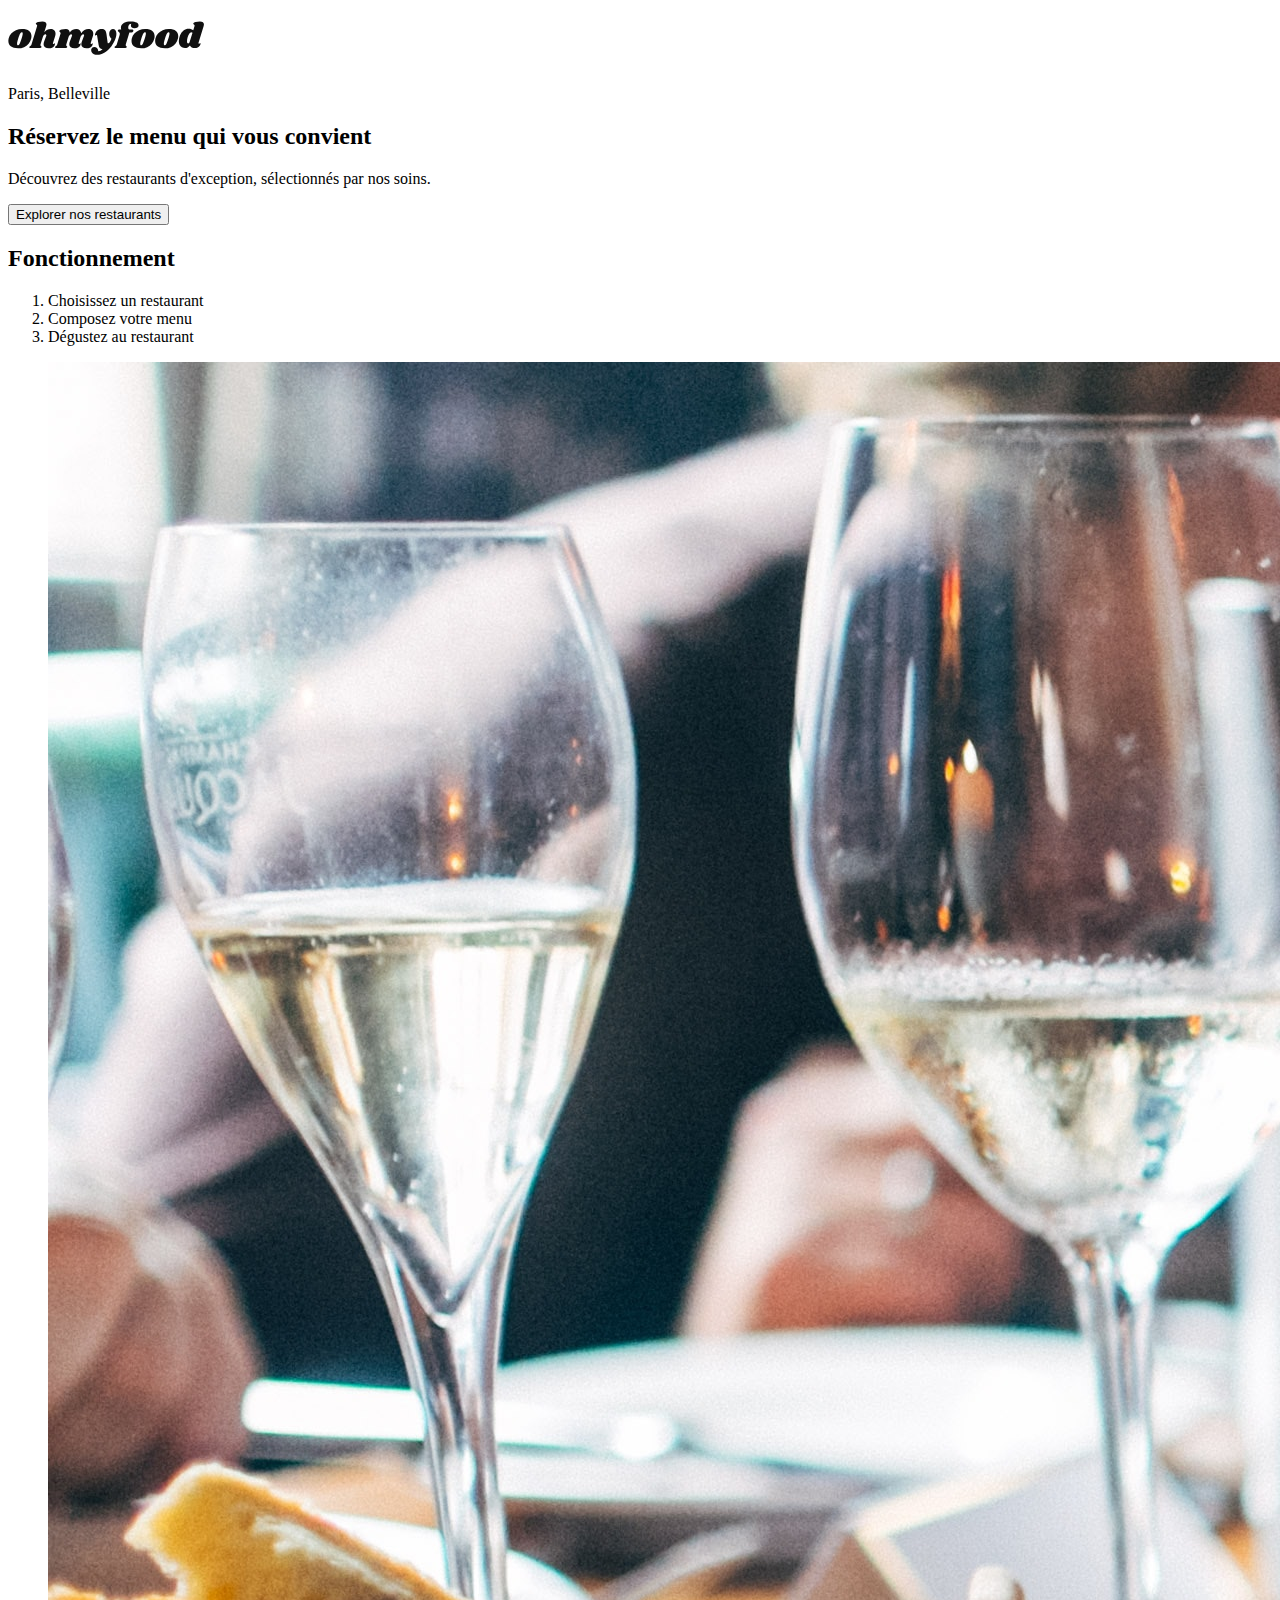
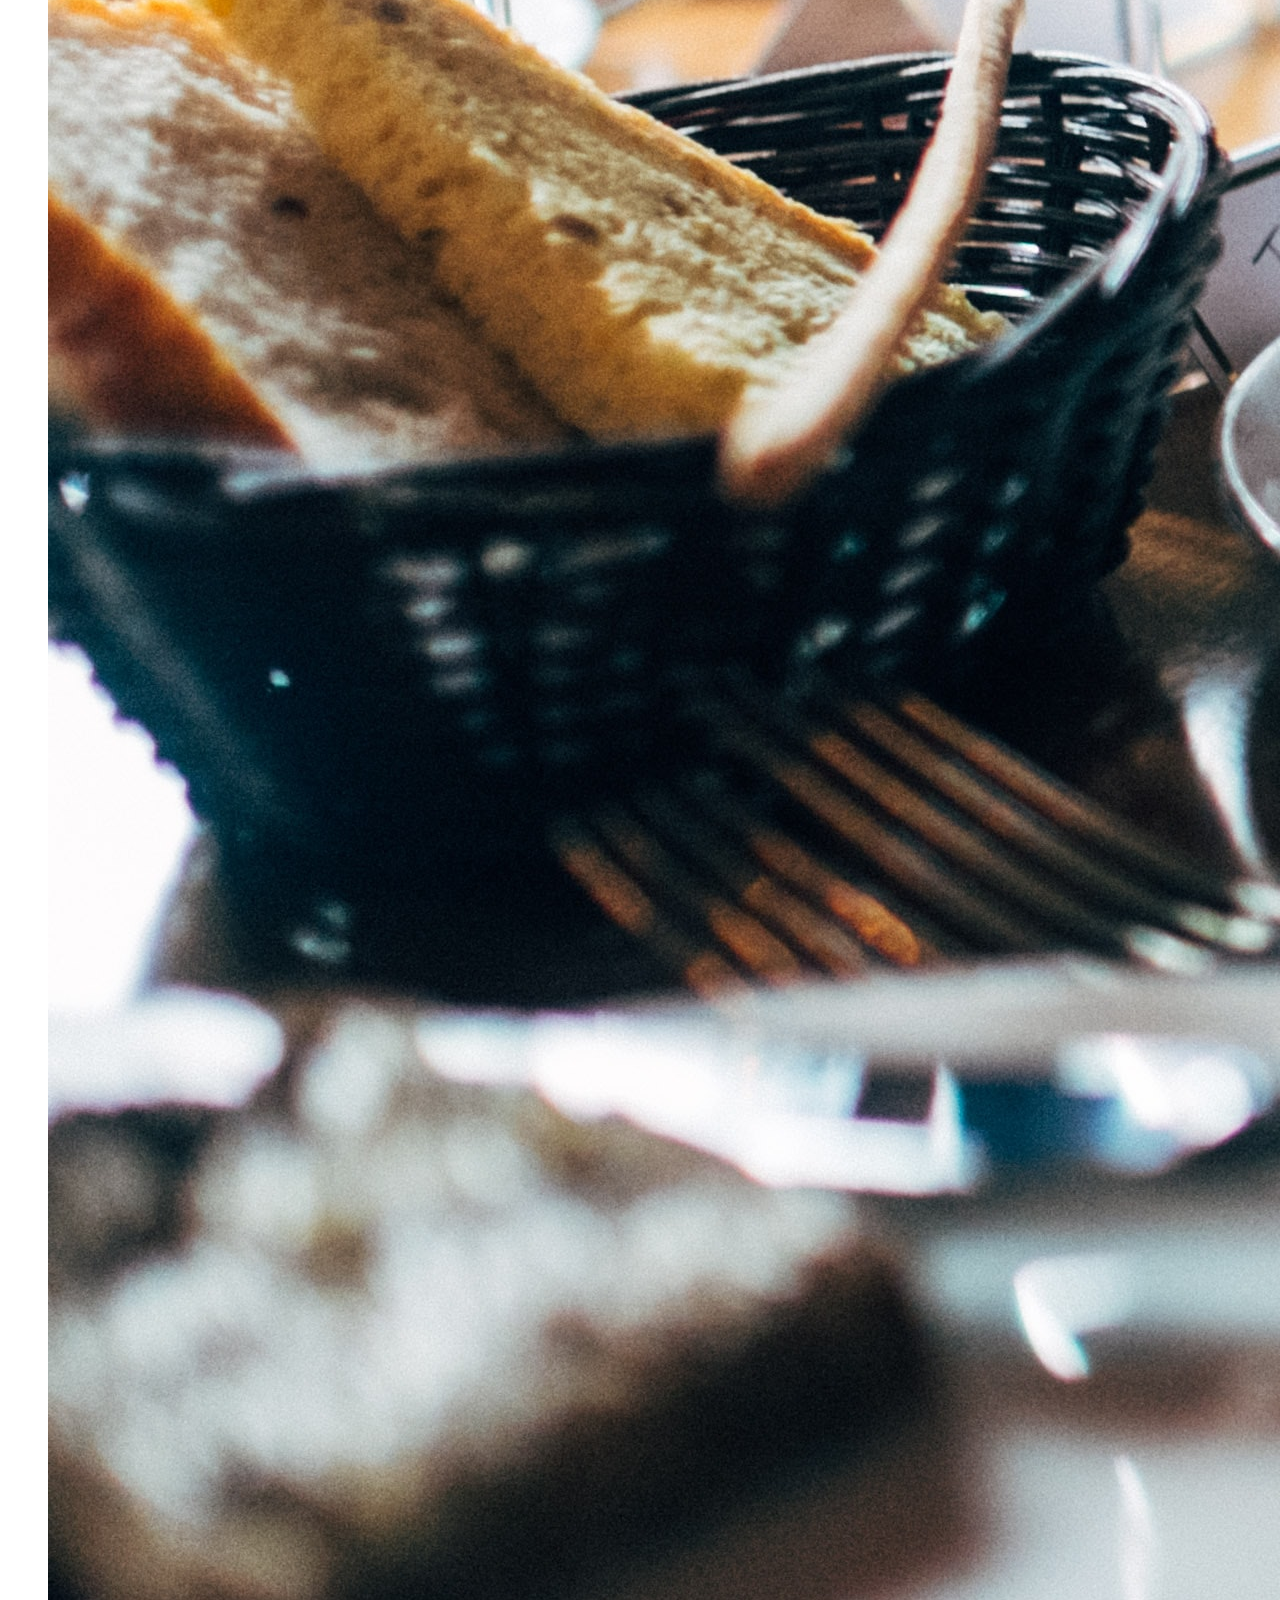
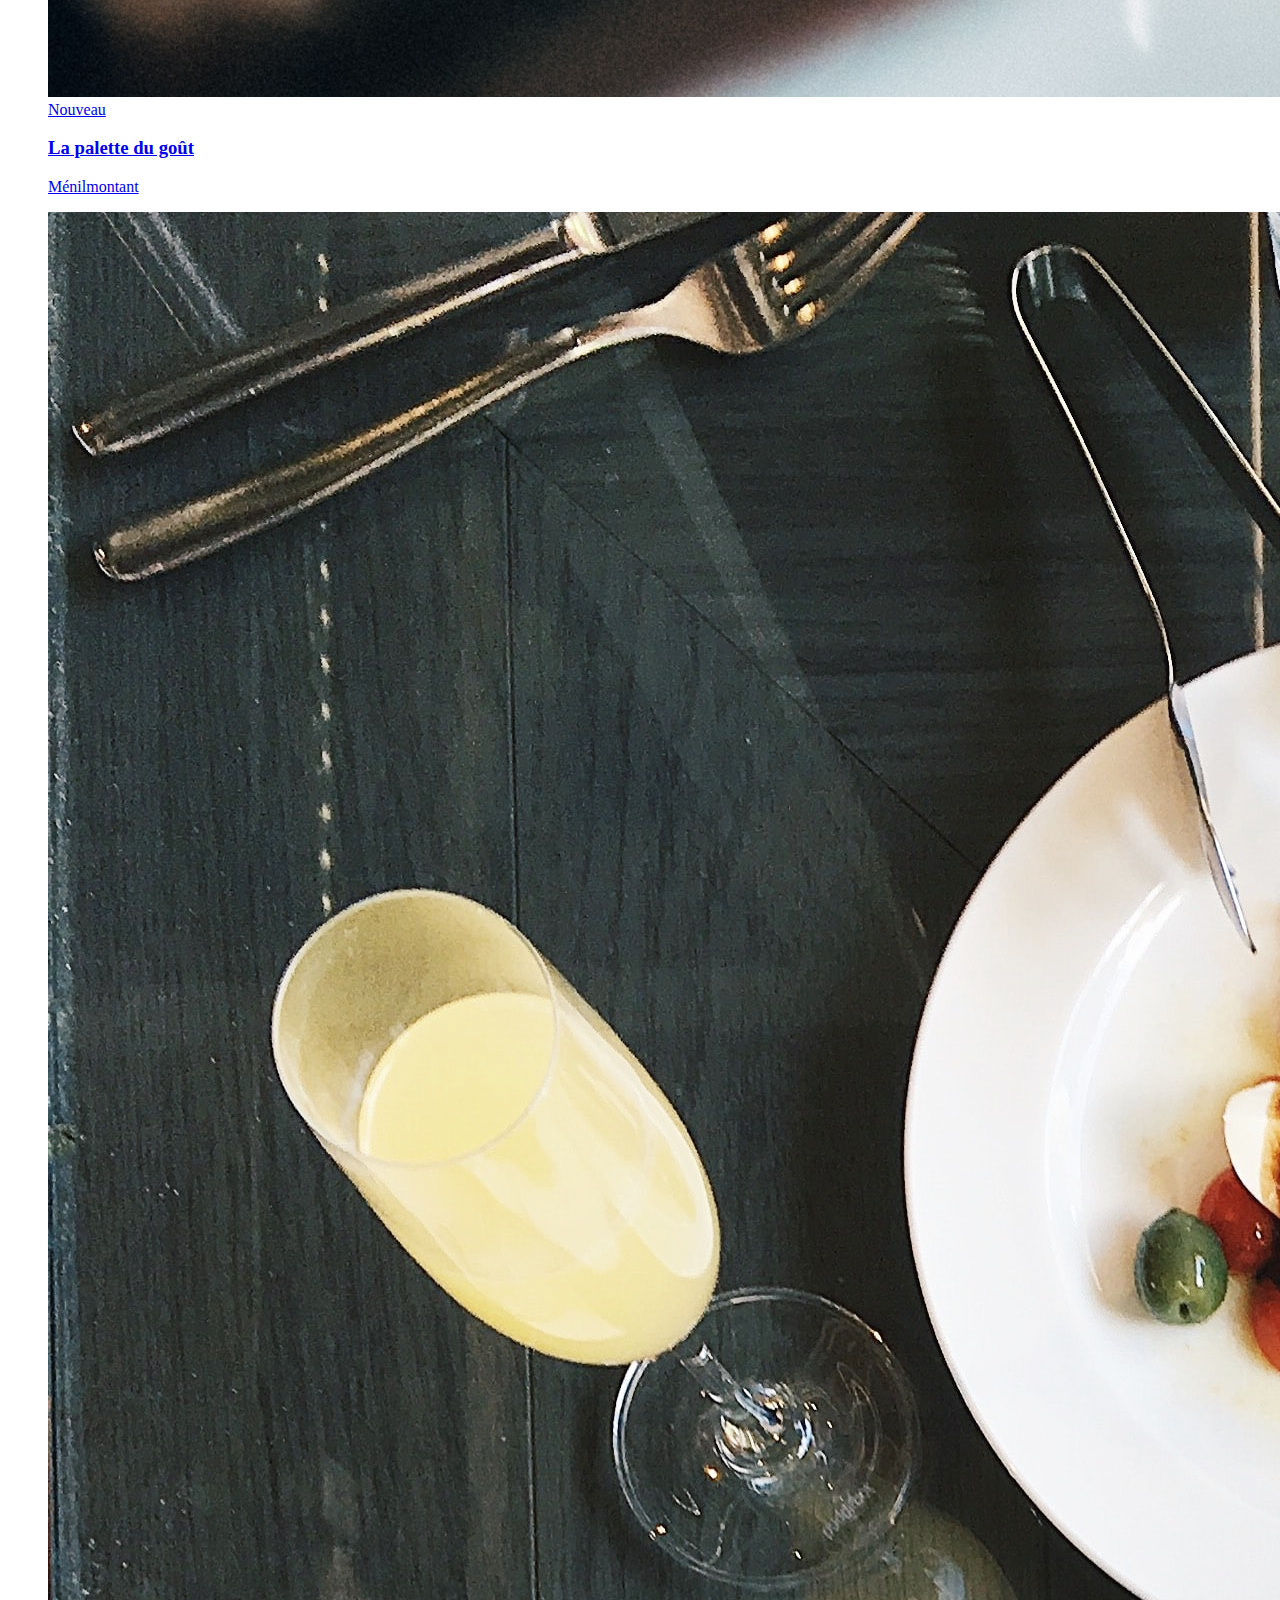
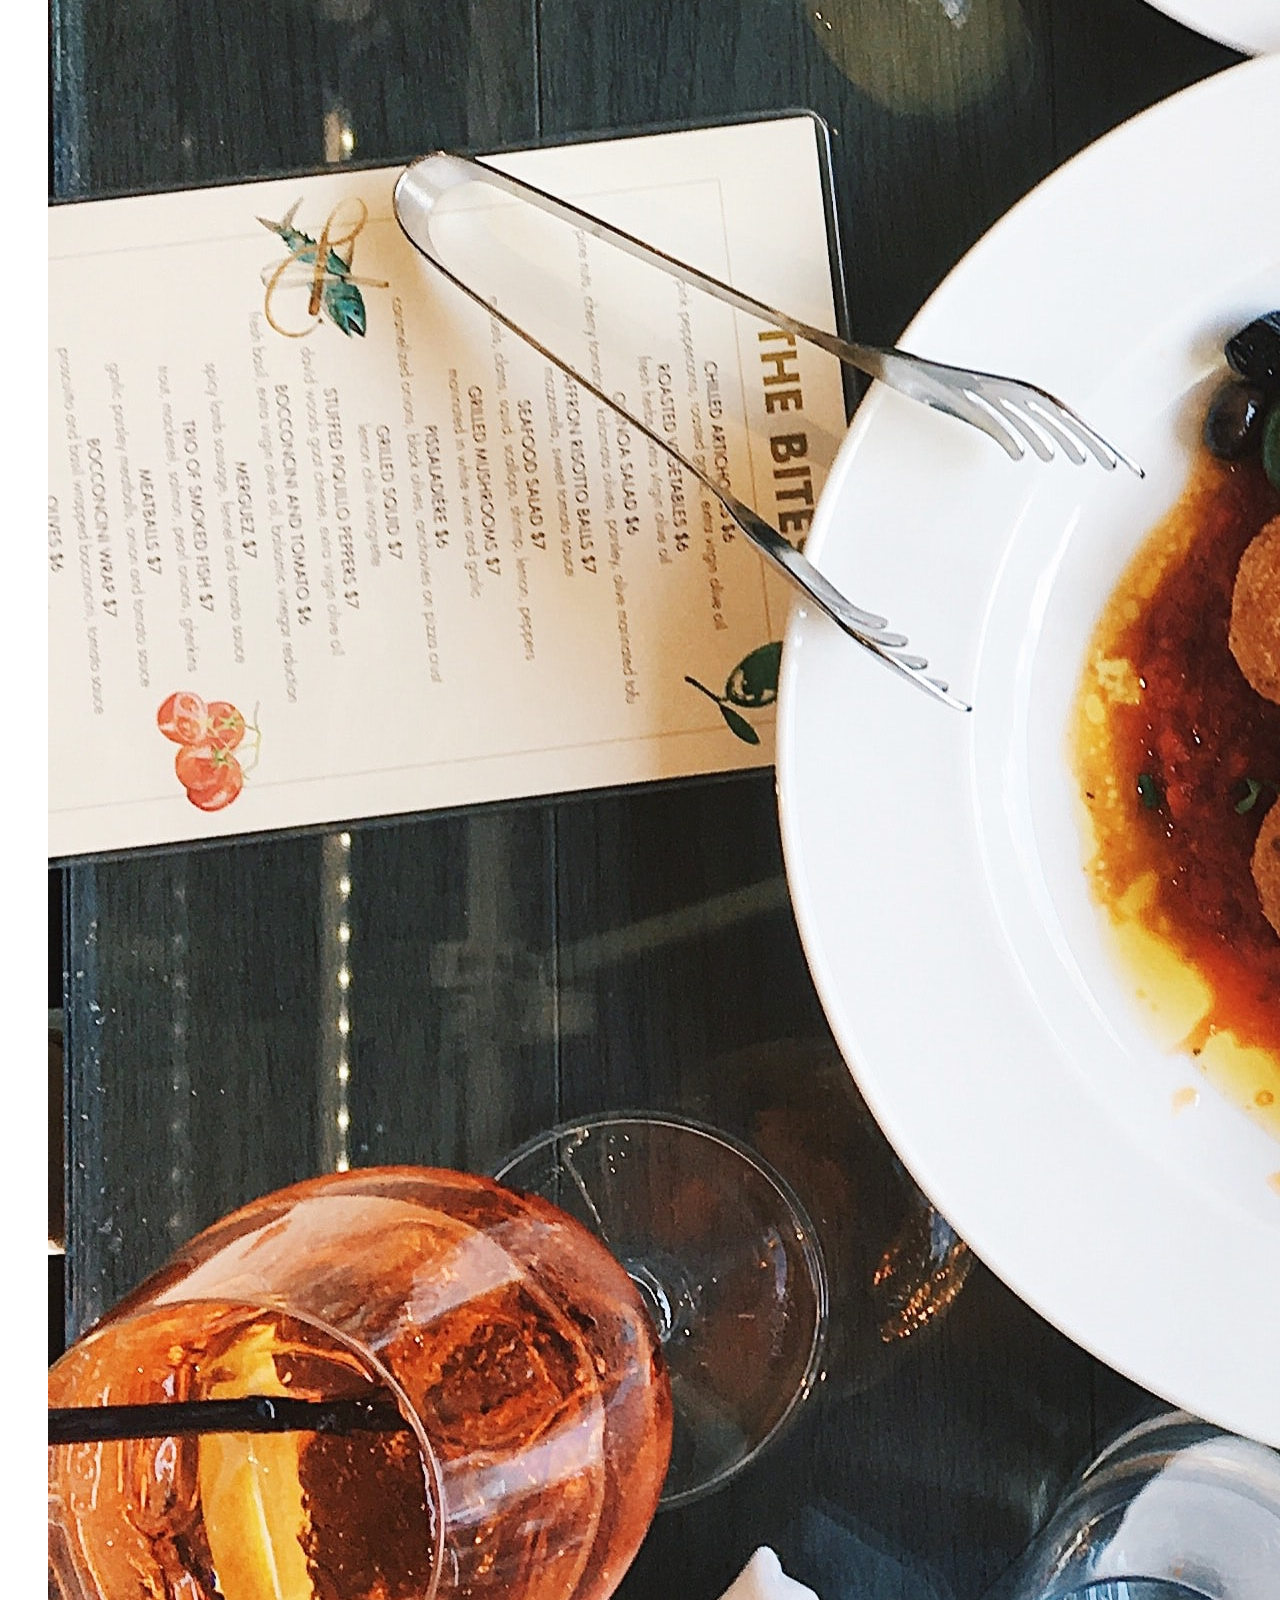
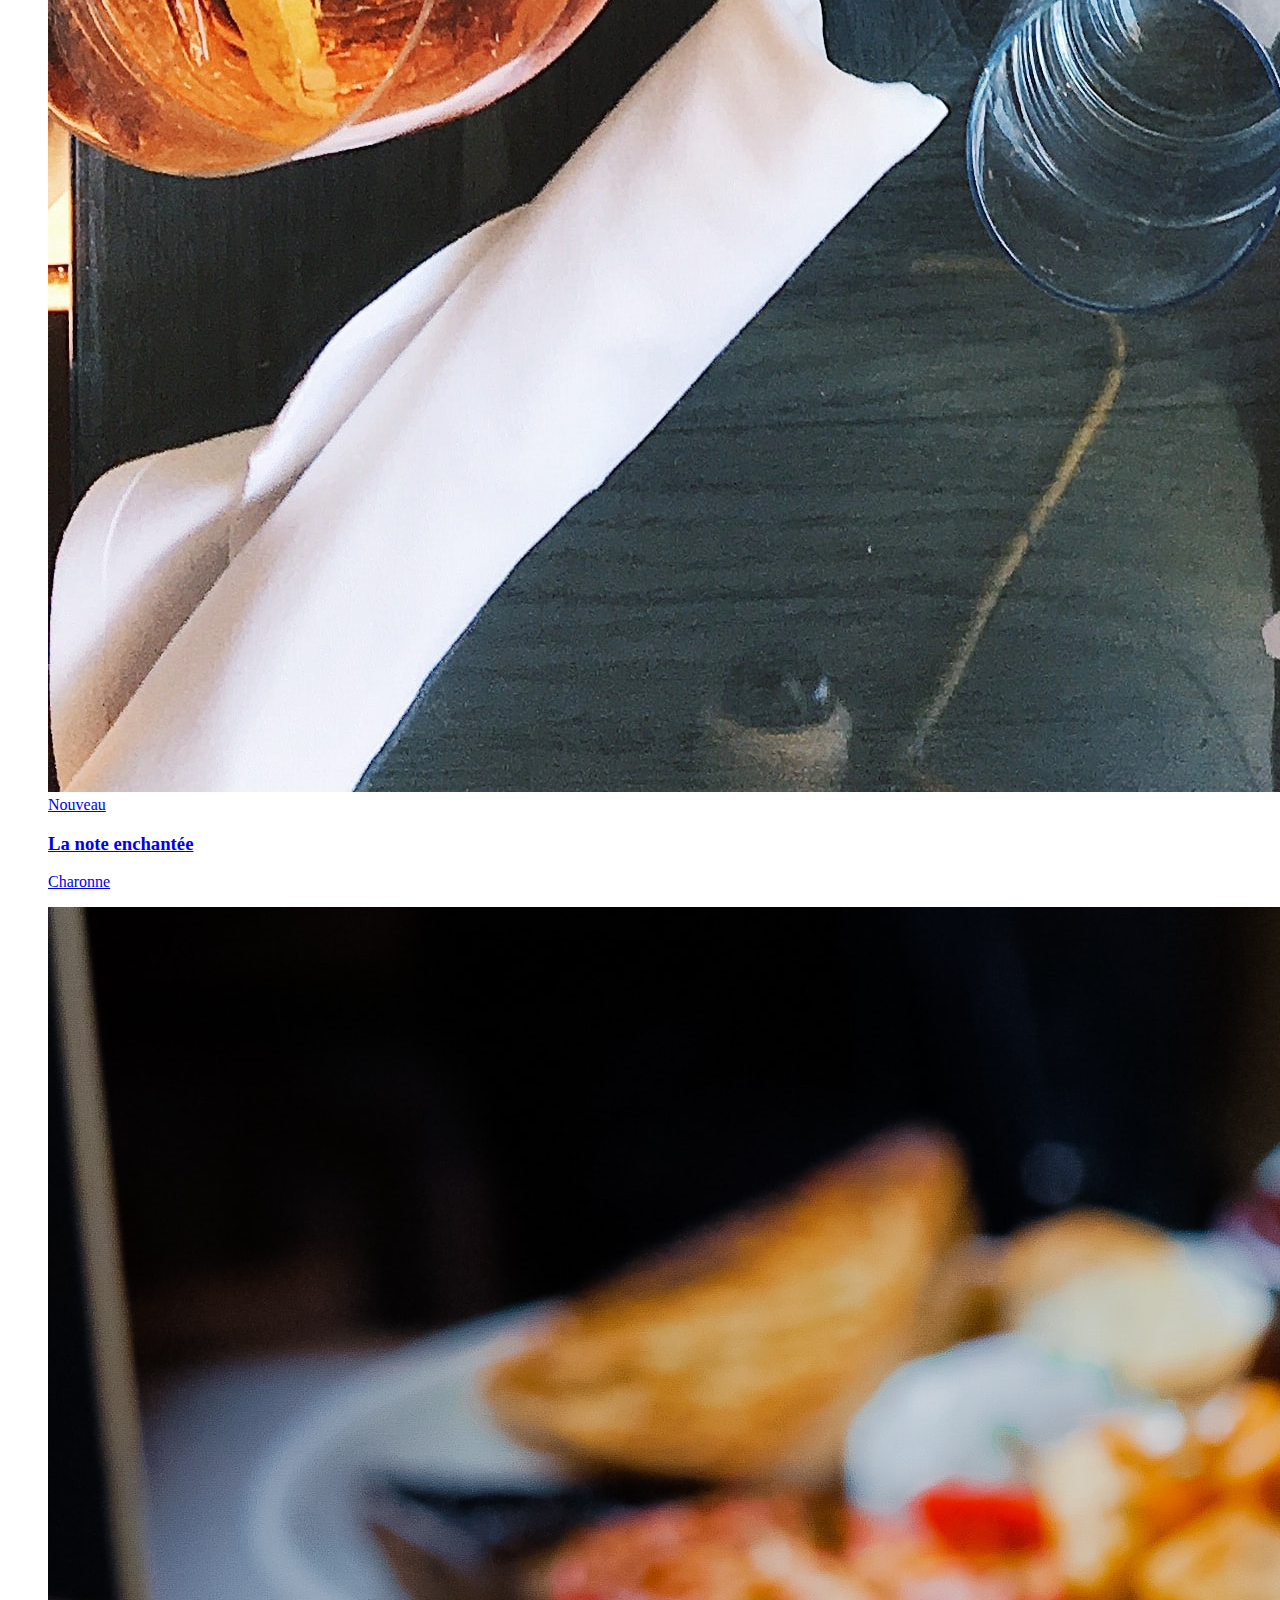
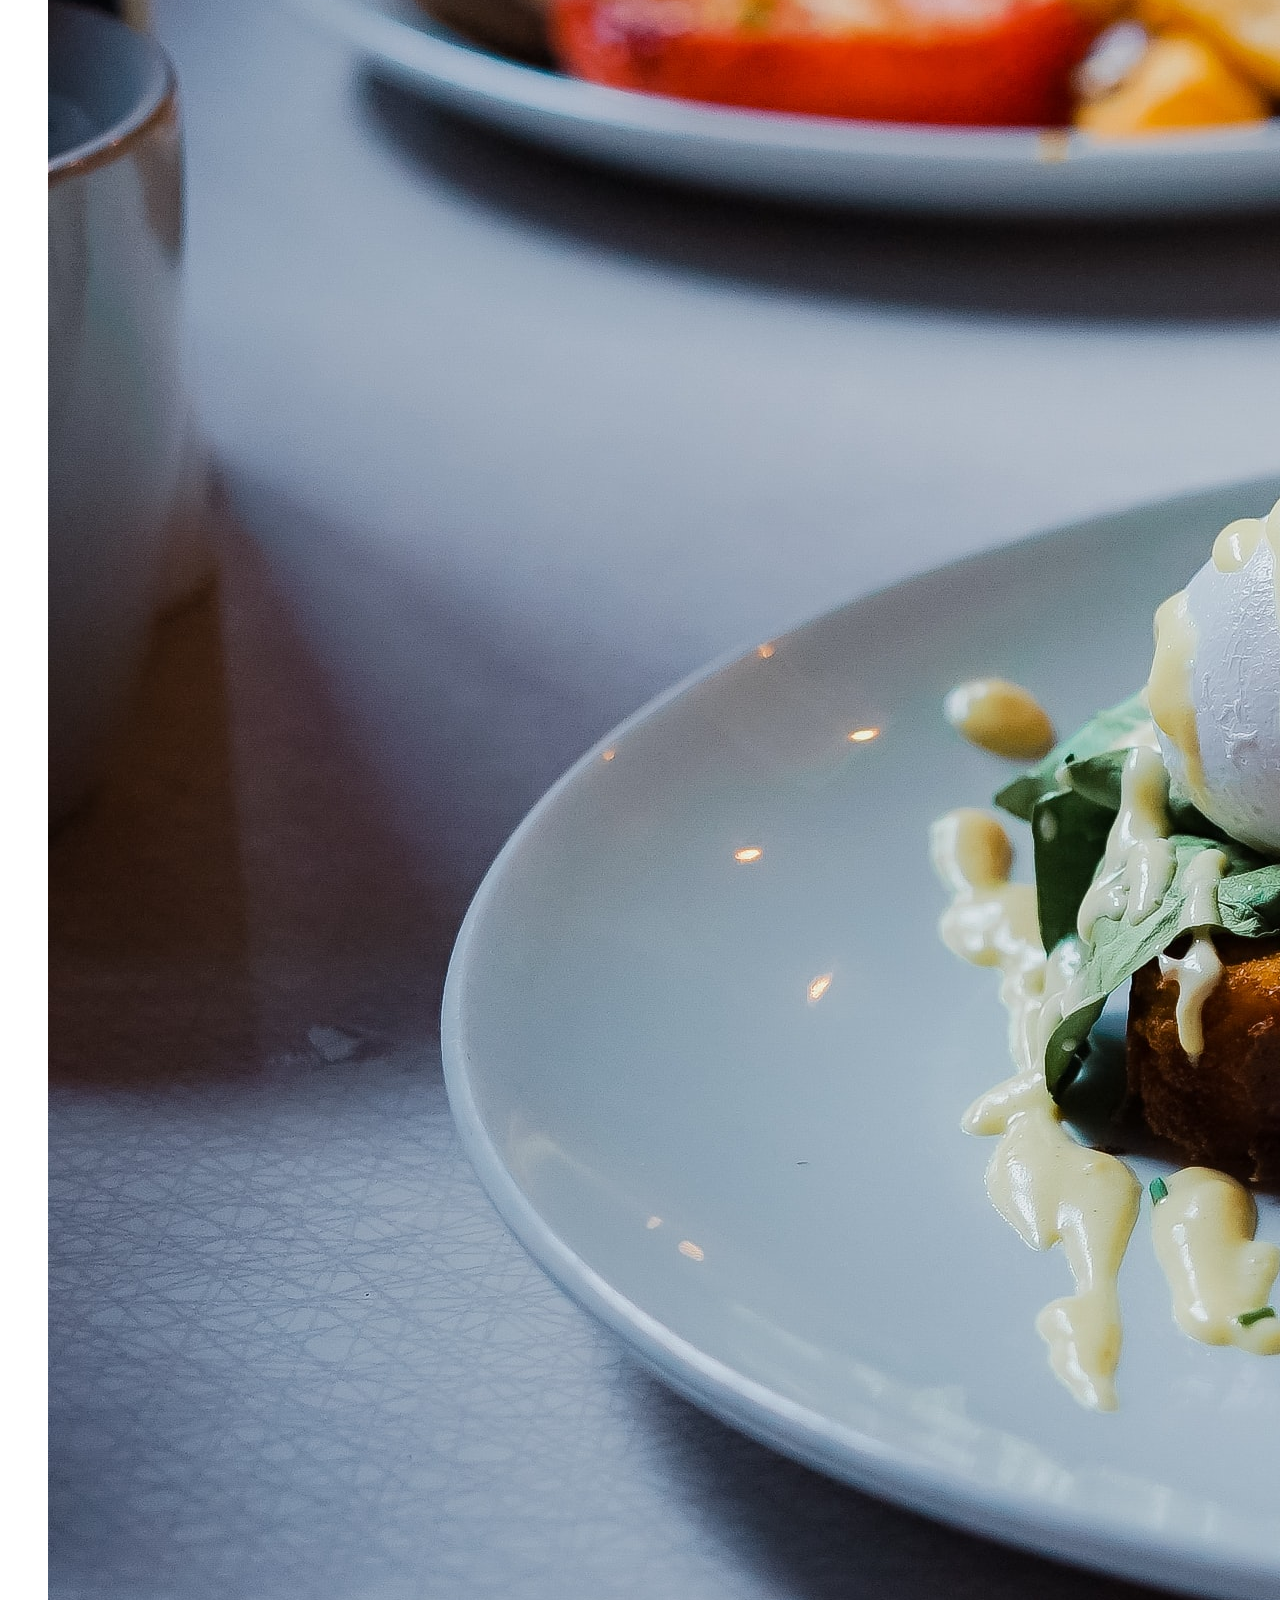
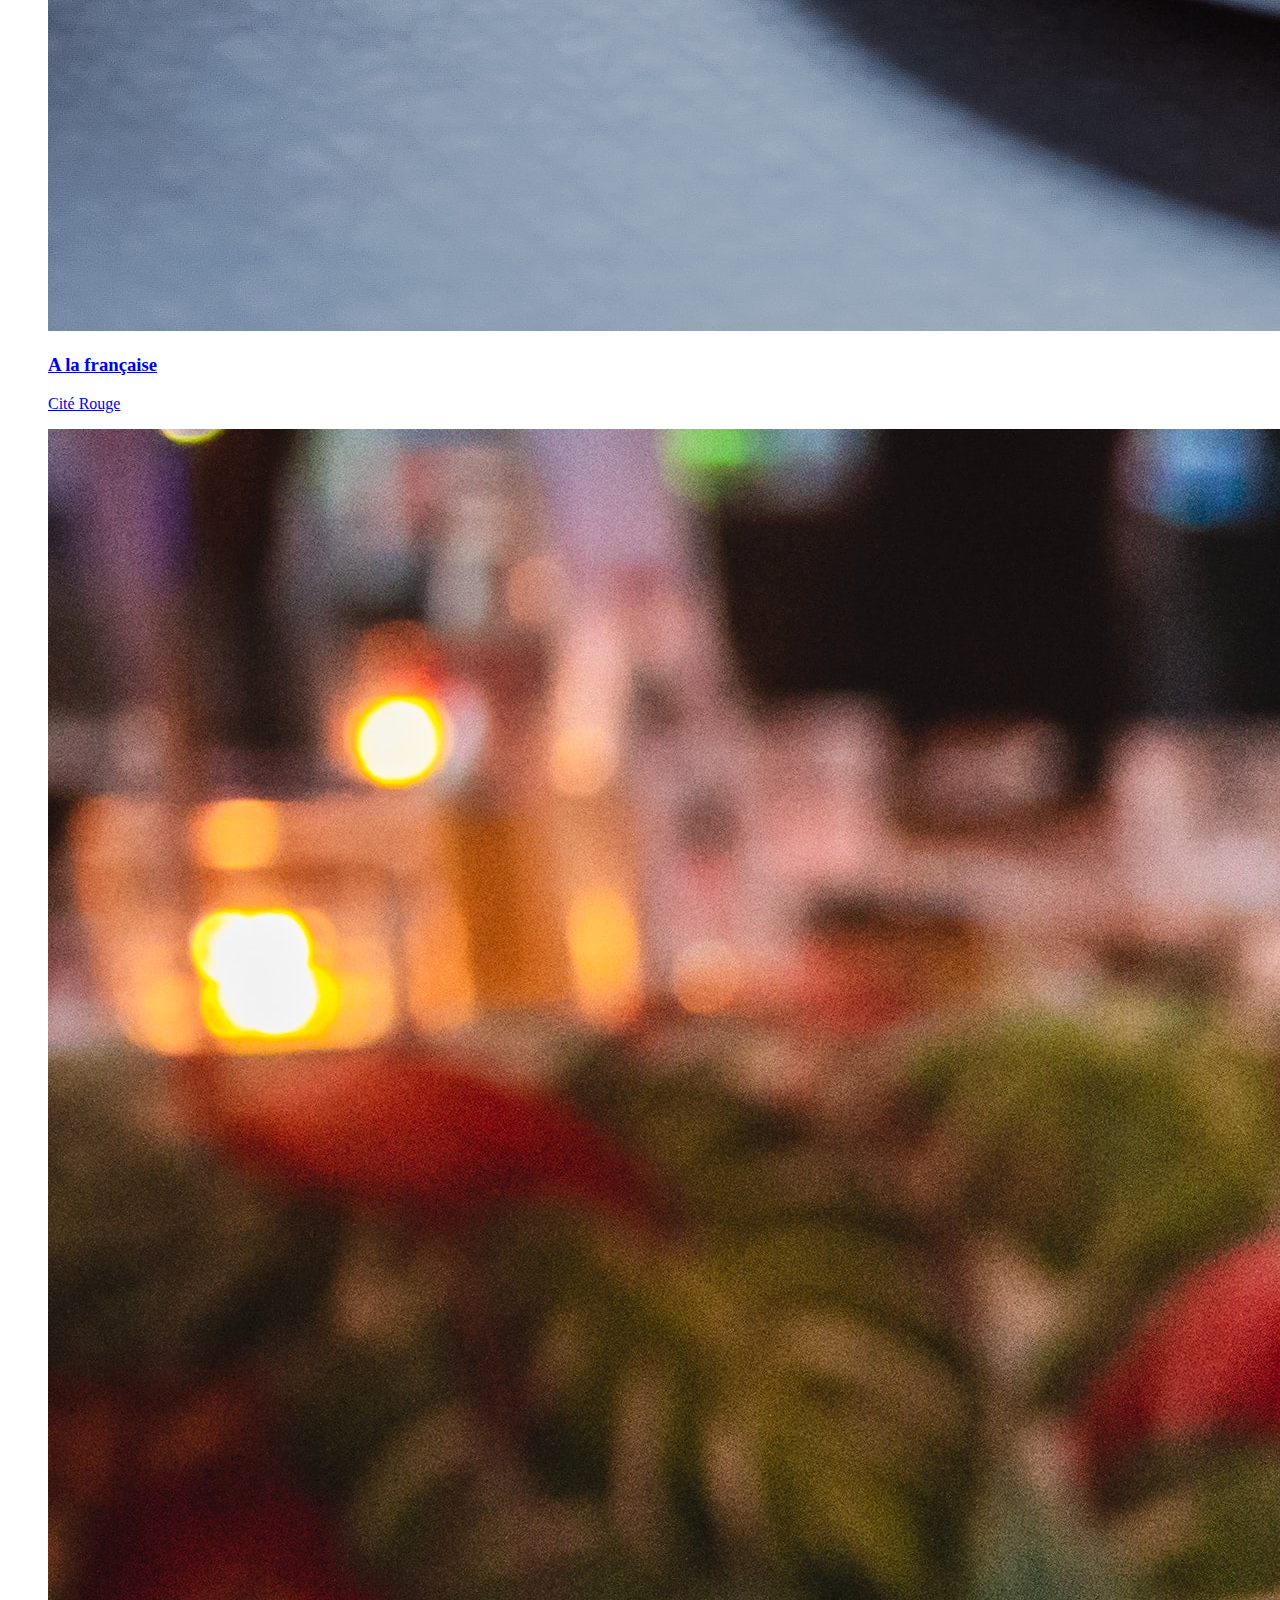
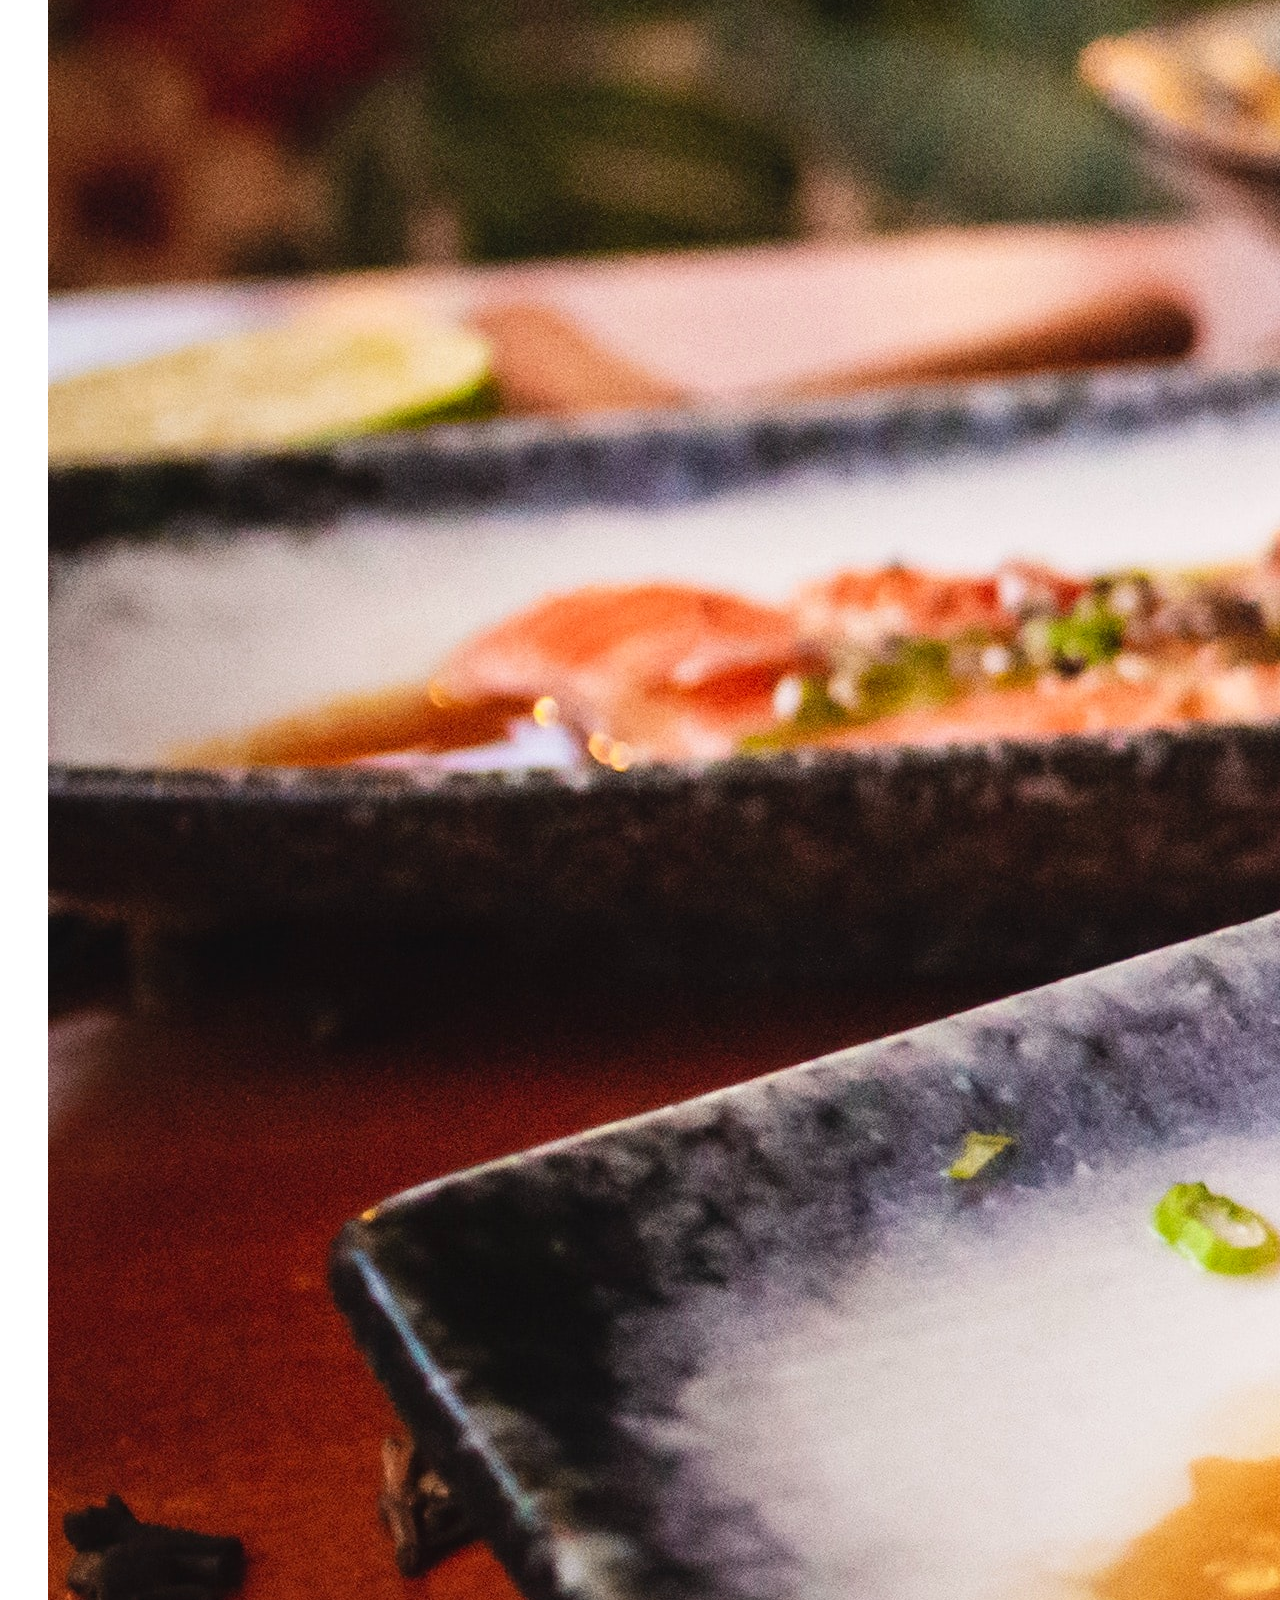
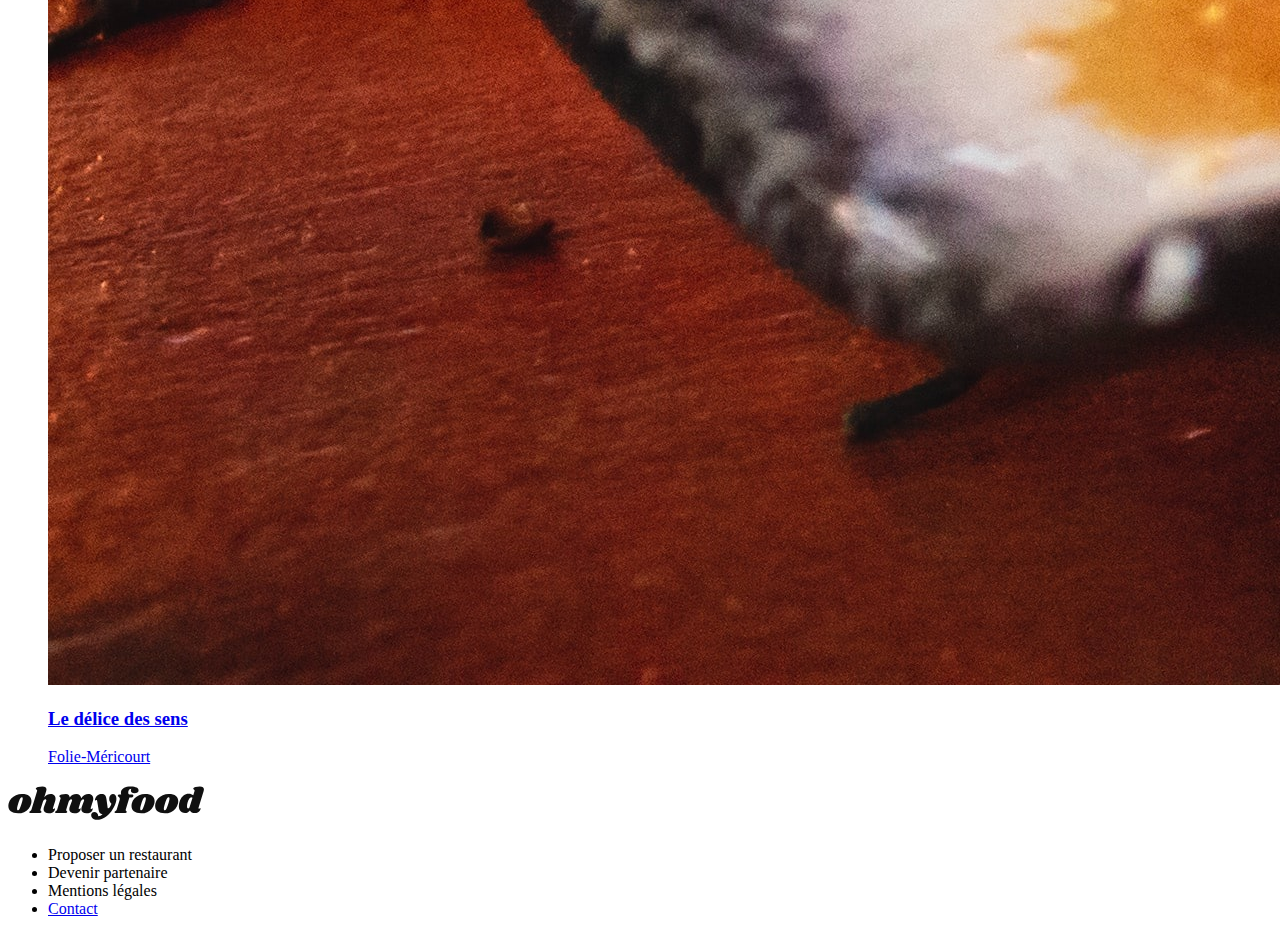
==== index.html @ 6f297dfc "Add HTML files - Index + menus" ====
<!DOCTYPE html>
<html lang="fr">
<head>
    <meta charset="UTF-8">
    <meta http-equiv="X-UA-Compatible" content="IE=edge">
    <meta name="viewport" content="width=device-width, initial-scale=1.0">
    <title>OhMyFood - Openclassrooms</title>
</head>
<body>
    
    <!-- HEADER -->
    <header>
        <h1><img src="Assets/images/logo/ohmyfood@2x.svg" alt="Ohmyfood logo"></h1>
    </header>

    <!-- MAIN -->
    <main>
        <aside id="localisation">
            <p>Paris, Belleville</p>
        </aside>
        
        <section>
            <h2>Réservez le menu qui vous convient</h2>
            <p>Découvrez des restaurants d'exception, sélectionnés par nos soins.</p>
            <button>Explorer nos restaurants</button>
        </section>

        <section>
            <h2>Fonctionnement</h2>
            <ol>
                <li>Choisissez un restaurant</li>
                <li>Composez votre menu</li>
                <li>Dégustez au restaurant</li>
            </ol>
        </section>

        <article>
            <a href="menu-1.html">
                <figure>
                    <img src="Assets/images/restaurants/jay-wennington-N_Y88TWmGwA-unsplash.jpg" alt="">
                        <div class="badgeNew">Nouveau</div>
                    </img>
                    <figcaption>
                        <h3>La palette du goût</h3>
                        <p>Ménilmontant</p>
                    </figcaption>
                </figure>
            </a>
            <a href="menu-2.html">
                <figure>
                    <img src="Assets/images/restaurants/stil-u2Lp8tXIcjw-unsplash.jpg" alt="">
                        <div class="badgeNew">Nouveau</div>
                    </img>
                    <figcaption>
                        <h3>La note enchantée</h3>
                        <p>Charonne</p>
                    </figcaption>
                </figure>
            </a>
            <a href="menu-3.html">
                <figure>
                    <img src="Assets/images/restaurants/toa-heftiba-DQKerTsQwi0-unsplash.jpg" alt=""></img>
                    <figcaption>
                        <h3>A la française</h3>
                        <p>Cité Rouge</p>
                    </figcaption>
                </figure>
            </a>
            <a href="menu-4.html">
                <figure>
                    <img src="Assets/images/restaurants/louis-hansel-shotsoflouis-qNBGVyOCY8Q-unsplash.jpg" alt=""></img>
                    <figcaption>
                        <h3>Le délice des sens</h3>
                        <p>Folie-Méricourt</p>
                    </figcaption>
                </figure>
            </a>
        </article>
    </main>

    <!-- FOOTER -->
    <footer>
        <h2><img src="Assets/images/logo/ohmyfood@2x.svg" alt=""></h2>
        <nav>
            <ul>
                <li>Proposer un restaurant</li>
                <li>Devenir partenaire</li>
                <li>Mentions légales</li>
                <li><a href="mailto:contact@ohmyfood.com">Contact</a></li>
            </ul>
        </nav>
    </footer>

</body>
</html>
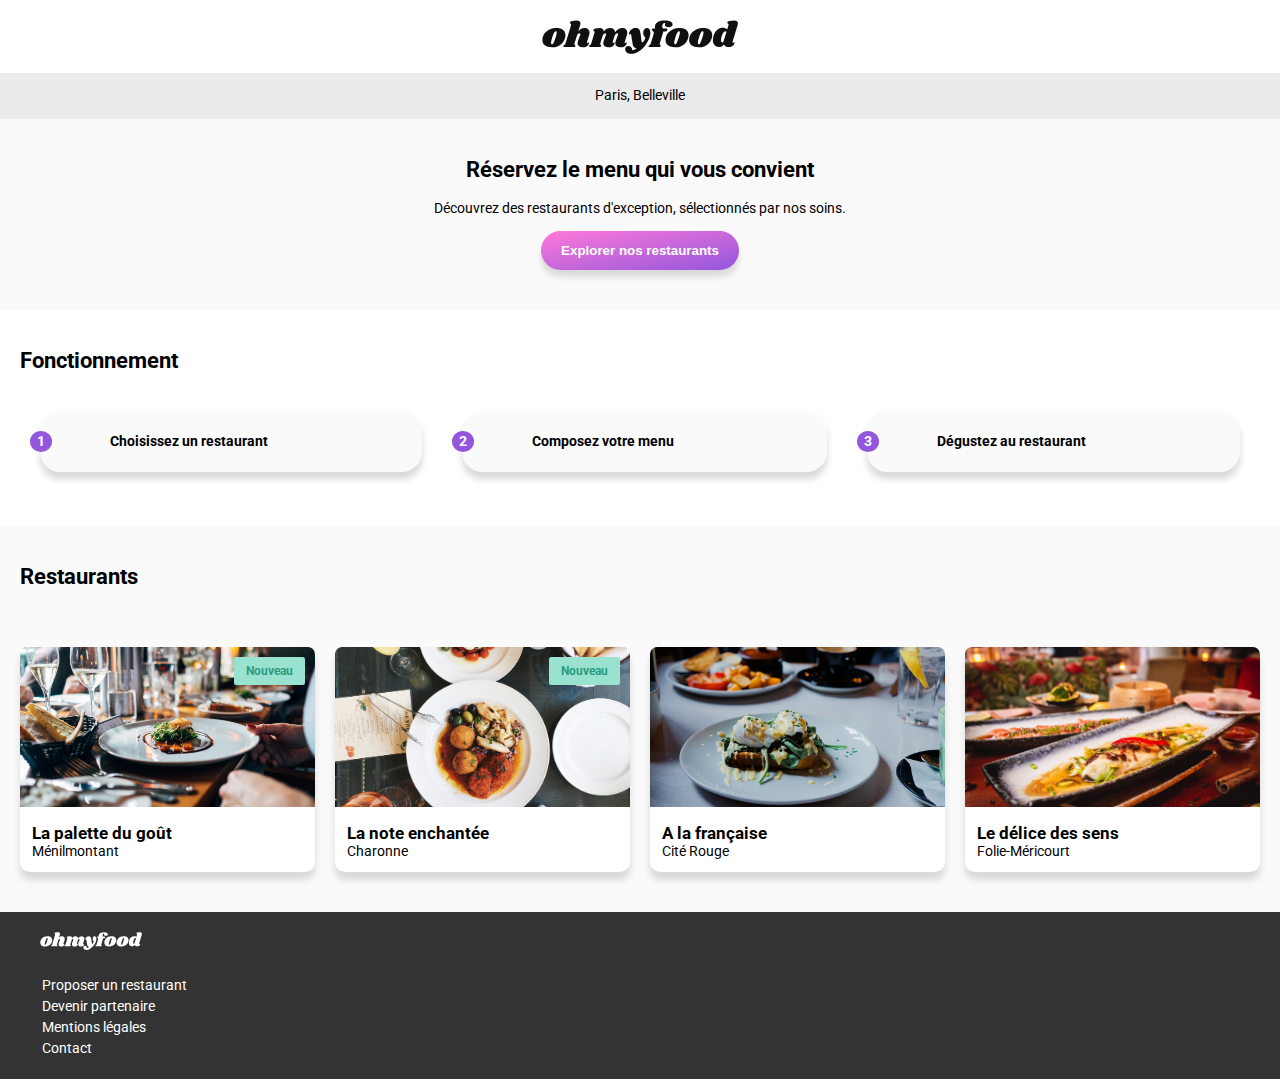
==== commit 9a873b03: "Add heart-icon and check-button animations" ====
--- a/index.html
+++ b/index.html
@@ -5,88 +5,117 @@
     <meta http-equiv="X-UA-Compatible" content="IE=edge">
     <meta name="viewport" content="width=device-width, initial-scale=1.0">
     <title>OhMyFood - Openclassrooms</title>
+    <link rel="stylesheet" href="Assets/fonts/FontAwesome/css/all.min.css">
+    <link rel="stylesheet" href="Assets/css/style.css">
 </head>
 <body>
     
     <!-- HEADER -->
-    <header>
-        <h1><img src="Assets/images/logo/ohmyfood@2x.svg" alt="Ohmyfood logo"></h1>
+    <header class="header">
+        <h1 class="header__title"><img class="header__img" src="Assets/images/logo/ohmyfood@2x.svg" alt="Ohmyfood logo"></h1>
     </header>
 
     <!-- MAIN -->
-    <main>
-        <aside id="localisation">
-            <p>Paris, Belleville</p>
+    <main class="main-index">
+        <aside id="location" class="location">
+            <p class="location__txt"><i class="fas fa-map-marker-alt"></i> Paris, Belleville</p>
         </aside>
         
-        <section>
-            <h2>Réservez le menu qui vous convient</h2>
-            <p>Découvrez des restaurants d'exception, sélectionnés par nos soins.</p>
-            <button>Explorer nos restaurants</button>
+        <section class="overview">
+            <h2 class="overview__title">Réservez le menu qui vous convient</h2>
+            <p class="overview__txt">Découvrez des restaurants d'exception, sélectionnés par nos soins.</p>
+            <button class="overview__button">Explorer nos restaurants</button>
         </section>
 
-        <section>
-            <h2>Fonctionnement</h2>
-            <ol>
-                <li>Choisissez un restaurant</li>
-                <li>Composez votre menu</li>
-                <li>Dégustez au restaurant</li>
-            </ol>
+        <section class="function">
+            <h2 class="function__title">Fonctionnement</h2>
+            <ul >
+                <li class="function__item function-item">
+                    <span class="function-item__label">1</span>
+                    <i class="function-item__icon fas fa-mobile-alt"></i>
+                    <span>Choisissez un restaurant</span>
+                </li>
+                <li class="function__item function-item">
+                    <span class="function-item__label">2</span> 
+                    <i class="function-item__icon fas fa-list"></i>
+                    <span>Composez votre menu</span>
+                </li>
+                <li class="function__item function-item function-item--hover">
+                    <span class="function-item__label">3</span>
+                    <i class="function-item__icon fas fa-store"></i>
+                    <span>Dégustez au restaurant</span>
+                </li>
+            </ul>
         </section>
 
-        <article>
-            <a href="menu-1.html">
-                <figure>
-                    <img src="Assets/images/restaurants/jay-wennington-N_Y88TWmGwA-unsplash.jpg" alt="">
-                        <div class="badgeNew">Nouveau</div>
-                    </img>
-                    <figcaption>
-                        <h3>La palette du goût</h3>
-                        <p>Ménilmontant</p>
-                    </figcaption>
-                </figure>
-            </a>
-            <a href="menu-2.html">
-                <figure>
-                    <img src="Assets/images/restaurants/stil-u2Lp8tXIcjw-unsplash.jpg" alt="">
-                        <div class="badgeNew">Nouveau</div>
-                    </img>
-                    <figcaption>
-                        <h3>La note enchantée</h3>
-                        <p>Charonne</p>
-                    </figcaption>
-                </figure>
-            </a>
-            <a href="menu-3.html">
-                <figure>
-                    <img src="Assets/images/restaurants/toa-heftiba-DQKerTsQwi0-unsplash.jpg" alt=""></img>
-                    <figcaption>
-                        <h3>A la française</h3>
-                        <p>Cité Rouge</p>
-                    </figcaption>
-                </figure>
-            </a>
-            <a href="menu-4.html">
-                <figure>
-                    <img src="Assets/images/restaurants/louis-hansel-shotsoflouis-qNBGVyOCY8Q-unsplash.jpg" alt=""></img>
-                    <figcaption>
-                        <h3>Le délice des sens</h3>
-                        <p>Folie-Méricourt</p>
-                    </figcaption>
-                </figure>
-            </a>
+        <article class="cards">
+            <h2>Restaurants</h2>
+            <figure class="cards__item card">
+                <a href="menu-1.html" class="card__body">
+                    <img class="card__img" src="Assets/images/restaurants/jay-wennington-N_Y88TWmGwA-unsplash.jpg" alt=""></img>
+                    <span class="card__badge-new">Nouveau</span>
+                </a>
+                <figcaption class="card__caption">
+                    <h3>La palette du goût</h3>
+                    <p>Ménilmontant</p>
+                    <div class="card__heart">
+                        <i class="far fa-heart card__heart--regular"></i>
+                        <i class="fas fa-heart card__heart--solid"></i>
+                    </div>
+                </figcaption>
+            </figure>
+            <figure class="cards__item card">
+                <a class="card__body" href="menu-2.html">
+                    <img class="card__img" src="Assets/images/restaurants/stil-u2Lp8tXIcjw-unsplash.jpg" alt=""></img>
+                    <span class="card__badge-new">Nouveau</span>
+                </a>
+                <figcaption class="card__caption">
+                    <h3>La note enchantée</h3>
+                    <p>Charonne</p>
+                    <div class="card__heart">
+                        <i class="far fa-heart card__heart--regular"></i>
+                        <i class="fas fa-heart card__heart--solid"></i>
+                    </div>
+                </figcaption>
+            </figure>
+            <figure class="cards__item card">
+                <a class="card__body" href="menu-3.html">
+                    <img class="card__img" src="Assets/images/restaurants/toa-heftiba-DQKerTsQwi0-unsplash.jpg" alt=""></img>
+                </a>
+                <figcaption class="card__caption">
+                    <h3>A la française</h3>
+                    <p>Cité Rouge</p>
+                    <div class="card__heart">
+                        <i class="far fa-heart card__heart--regular"></i>
+                        <i class="fas fa-heart card__heart--solid"></i>
+                    </div>
+                </figcaption>
+            </figure>
+            <figure class="cards__item card">
+                <a class="card__body" href="menu-4.html">
+                    <img class="card__img" src="Assets/images/restaurants/louis-hansel-shotsoflouis-qNBGVyOCY8Q-unsplash.jpg" alt=""></img>
+                </a>
+                <figcaption class="card__caption">
+                    <h3>Le délice des sens</h3>
+                    <p>Folie-Méricourt</p>
+                    <div class="card__heart">
+                        <i class="far fa-heart card__heart--regular"></i>
+                        <i class="fas fa-heart card__heart--solid"></i>
+                    </div>
+                </figcaption>
+            </figure>
         </article>
     </main>
 
     <!-- FOOTER -->
-    <footer>
-        <h2><img src="Assets/images/logo/ohmyfood@2x.svg" alt=""></h2>
-        <nav>
+    <footer class="footer">
+        <nav class="footer__nav">
             <ul>
-                <li>Proposer un restaurant</li>
-                <li>Devenir partenaire</li>
+                <li class="footer__logo"></li>
+                <li><i class="fas fa-utensils"></i> Proposer un restaurant</li>
+                <li><i class="fas fa-hands-helping"></i> Devenir partenaire</li>
                 <li>Mentions légales</li>
-                <li><a href="mailto:contact@ohmyfood.com">Contact</a></li>
+                <li><a class="footer__contact" href="mailto:contact@ohmyfood.com">Contact</a></li>
             </ul>
         </nav>
     </footer>
--- a/Assets/css/style.css
+++ b/Assets/css/style.css
@@ -0,0 +1,370 @@
+@import url("https://fonts.googleapis.com/css2?family=Roboto&family=Shrikhand&display=swap");
+.overview__button, .command__button {
+  color: white;
+  font-weight: bold;
+  background-image: linear-gradient(to bottom right, #FF79DA, #9356DC);
+  border: none;
+  border-radius: 1.5rem;
+  padding: 12px 20px;
+  margin-bottom: 20px;
+  cursor: pointer;
+  box-shadow: 0 0.5em 0.5em 0 #d9d9d9;
+  transition: all 200ms;
+}
+.overview__button:hover, .command__button:hover {
+  transform: scale(1.04);
+  background-image: linear-gradient(to bottom right, #ff8de0, #9e67e0);
+  box-shadow: 0 0.6em 0.6em 0 #d9d9d9;
+}
+.overview__button:active, .command__button:active {
+  transform: scale(1);
+}
+
+body {
+  margin: 0;
+  font-family: "Roboto";
+  font-size: 0.9rem;
+}
+
+.function-item {
+  flex-grow: 1;
+  font-size: 0.9rem;
+  font-weight: bold;
+  background-color: #fafafa;
+  margin: 20px;
+  padding: 20px;
+  padding-left: 0;
+  border-radius: 1.4em;
+  display: grid;
+  grid-template-columns: 35px 35px 1fr;
+  justify-items: start;
+  align-items: center;
+  cursor: pointer;
+  box-shadow: 0 0.5em 0.5em 0 #d9d9d9;
+}
+.function-item:hover {
+  background-color: #f2eafb;
+}
+.function-item:hover .function-item__icon {
+  color: #9356DC;
+}
+.function-item__label {
+  color: white;
+  background-color: #9356DC;
+  border-radius: 50%;
+  padding: 2px 7px;
+  position: relative;
+  right: 10px;
+}
+.function-item__icon {
+  color: gray;
+}
+
+.card {
+  margin: 20px 0;
+  background-color: white;
+  border-radius: 0.7em;
+  box-shadow: 0 0.5em 0.5em 0 #d9d9d9;
+}
+.card__body {
+  position: relative;
+  display: block;
+}
+.card__img {
+  width: 100%;
+  height: 160px;
+  -o-object-fit: cover;
+     object-fit: cover;
+  border-radius: 0.5em 0.5em 0 0;
+}
+.card__badge-new {
+  background-color: #99E2D0;
+  color: #2c9c81;
+  border-radius: 0.2em;
+  padding: 7px 12px;
+  font-size: 0.8em;
+  font-weight: bold;
+  position: absolute;
+  right: 10px;
+  top: 10px;
+}
+.card__caption {
+  display: grid;
+  grid-template-columns: 1fr 30px;
+  grid-template-areas: "captionTitle captionFav" "captionTxt captionFav";
+  justify-items: stretch;
+  align-items: center;
+  padding: 12px;
+}
+.card__caption h3 {
+  grid-area: captionTitle;
+  margin: 0;
+}
+.card__caption p {
+  grid-area: captionTxt;
+  margin: 0;
+}
+.card__heart {
+  grid-area: captionFav;
+  cursor: pointer;
+  position: relative;
+  width: 20px;
+  font-size: 1.4em;
+}
+.card__heart--regular {
+  color: #b3b3b3;
+  opacity: 1;
+  transition: opacity 500ms ease-in-out;
+}
+.card__heart--solid {
+  position: absolute;
+  right: 0;
+  bottom: 0;
+  left: 0;
+  top: 0;
+  height: 100%;
+  width: 100%;
+  color: #FF79DA;
+  opacity: 0;
+  transform: scale(0);
+  transition: opacity 400ms ease-in-out, transform 400ms ease-in-out;
+}
+.card__heart:hover > .card__heart--solid {
+  opacity: 1;
+  transform: scale(1);
+}
+.card__heart:hover > .card__heart--regular {
+  opacity: 0;
+}
+
+.menu-item {
+  background-color: white;
+  border-radius: 0.8em;
+  margin: 20px 0;
+  display: grid;
+  grid-template-columns: 4fr -webkit-min-content 60px;
+  grid-template-columns: 4fr min-content 60px;
+  grid-template-areas: "itemTitle . itemValid" "itemDescription itemPrice itemValid";
+  align-items: stretch;
+  place-content: center;
+  cursor: pointer;
+  max-width: 400px;
+  box-shadow: 0 0.5em 0.5em 0 #d9d9d9;
+}
+.menu-item__title {
+  grid-area: itemTitle;
+  margin: 0;
+  font-weight: bold;
+  font-size: 1.1em;
+  padding-top: 12px;
+  padding-left: 12px;
+  overflow: hidden;
+  text-overflow: ellipsis;
+  white-space: nowrap;
+}
+.menu-item__description {
+  grid-area: itemDescription;
+  margin: 0;
+  padding-left: 12px;
+  padding-bottom: 12px;
+  font-size: 0.9em;
+  overflow: hidden;
+  text-overflow: ellipsis;
+  white-space: nowrap;
+}
+.menu-item__price {
+  grid-area: itemPrice;
+  margin: 0;
+  padding-bottom: 12px;
+  padding-right: 12px;
+  padding-left: 7px;
+  transition: transform 1000ms cubic-bezier(0.3, -0.2, 0.33, 1.1);
+  transform: translateX(40px);
+  align-self: center;
+}
+.menu-item__button {
+  grid-area: itemValid;
+  background-color: #99E2D0;
+  color: white;
+  border-radius: 0 0.5em 0.5em 0;
+  font-size: 1.4em;
+  transform-origin: right;
+  transform: scaleX(0);
+  transition: transform 800ms cubic-bezier(0.2, 1, 0.9, 1);
+}
+.menu-item:hover > .menu-item__price {
+  transform: translateX(0);
+}
+.menu-item:hover > .menu-item__button {
+  transform: scaleX(1);
+}
+.menu-item:hover > .menu-item__button .fa-check-circle {
+  transform: rotate(0turn);
+}
+.menu-item .fa-check-circle {
+  padding: 20px;
+  transform: rotate(1turn);
+  transition: transform 300ms 500ms ease-in-out;
+}
+
+.command {
+  padding: 20px;
+  text-align: center;
+}
+.header {
+  display: grid;
+  grid-template-areas: "headerArrow headerLogo";
+  grid-template-columns: 1fr 6fr 1fr;
+  justify-items: center;
+  align-items: center;
+  box-shadow: 0 0.5em 0.5em 0 #d9d9d9;
+}
+.header__title {
+  grid-area: headerLogo;
+  margin: 0;
+  padding-top: 20px;
+  padding-bottom: 12px;
+}
+.header a {
+  color: black;
+}
+.header__arrow {
+  grid-area: headerArrow;
+  font-size: 1.2rem;
+}
+
+main {
+  display: grid;
+  grid-template-columns: 1fr;
+}
+
+.cards {
+  grid-area: cards;
+  background-color: #fafafa;
+  padding: 20px;
+  display: grid;
+  grid-template-columns: 1fr;
+}
+@media screen and (min-width: 600px) {
+  .cards {
+    grid-template-columns: repeat(2, 1fr);
+    grid-template-rows: -webkit-min-content repeat(2, 1fr);
+    grid-template-rows: min-content repeat(2, 1fr);
+    gap: 20px;
+  }
+}
+@media screen and (min-width: 992px) {
+  .cards {
+    grid-template-columns: repeat(4, 1fr);
+    grid-template-rows: -webkit-min-content 1fr;
+    grid-template-rows: min-content 1fr;
+  }
+}
+@media screen and (min-width: 600px) {
+  .cards h2 {
+    grid-column: 1/span 2;
+  }
+}
+@media screen and (min-width: 992px) {
+  .cards h2 {
+    grid-column: 1/span 4;
+  }
+}
+
+.menu {
+  background-color: #fafafa;
+}
+.menu__heading {
+  background-size: cover;
+  height: 400px;
+  display: flex;
+  justify-content: flex-end;
+  flex-direction: column;
+}
+.menu__heading--menu1 {
+  background-image: url("../images/restaurants/jay-wennington-N_Y88TWmGwA-unsplash.jpg");
+}
+.menu__heading--menu2 {
+  background-image: url("../images/restaurants/stil-u2Lp8tXIcjw-unsplash.jpg");
+}
+.menu__heading--menu3 {
+  background-image: url("../images/restaurants/toa-heftiba-DQKerTsQwi0-unsplash.jpg");
+}
+.menu__heading--menu4 {
+  background-image: url("../images/restaurants/louis-hansel-shotsoflouis-qNBGVyOCY8Q-unsplash.jpg");
+}
+.menu__title {
+  background-color: #fafafa;
+  border-radius: 1.8em 1.8em 0 0;
+  padding: 20px;
+  margin: 0;
+  display: flex;
+  justify-content: space-around;
+  align-items: center;
+  font-family: "Shrikhand";
+}
+.menu__appetizer, .menu__main-dish, .menu__dessert {
+  padding: 0 20px;
+}
+
+.footer {
+  background-color: #333333;
+  color: white;
+  padding-bottom: 20px;
+}
+.footer ul {
+  margin: 0;
+}
+.footer ul li {
+  list-style: none;
+  padding: 2px;
+}
+.footer__logo {
+  display: inline-block;
+  -webkit-mask: url("../images/logo/ohmyfood@2x.svg") no-repeat;
+          mask: url("../images/logo/ohmyfood@2x.svg") no-repeat;
+  -webkit-mask-size: 50%;
+          mask-size: 50%;
+  background-color: white;
+  width: 200px;
+  height: 15px;
+  margin: 20px 0;
+}
+.footer__contact {
+  text-decoration: none;
+  color: white;
+}
+
+.main-index {
+  grid-template-areas: "location" "overview" "function" "cards";
+}
+
+.location {
+  grid-area: location;
+  text-align: center;
+  background-color: #ebebeb;
+  padding: 0 20px;
+}
+
+.overview {
+  grid-area: overview;
+  background-color: #fafafa;
+  padding: 20px;
+  text-align: center;
+}
+.function {
+  grid-area: function;
+  padding: 20px;
+}
+.function ul {
+  padding: 0;
+  list-style: none;
+  display: flex;
+  flex-direction: column;
+}
+@media screen and (min-width: 992px) {
+  .function ul {
+    flex-direction: row;
+    justify-content: space-around;
+  }
+}/*# sourceMappingURL=style.css.map */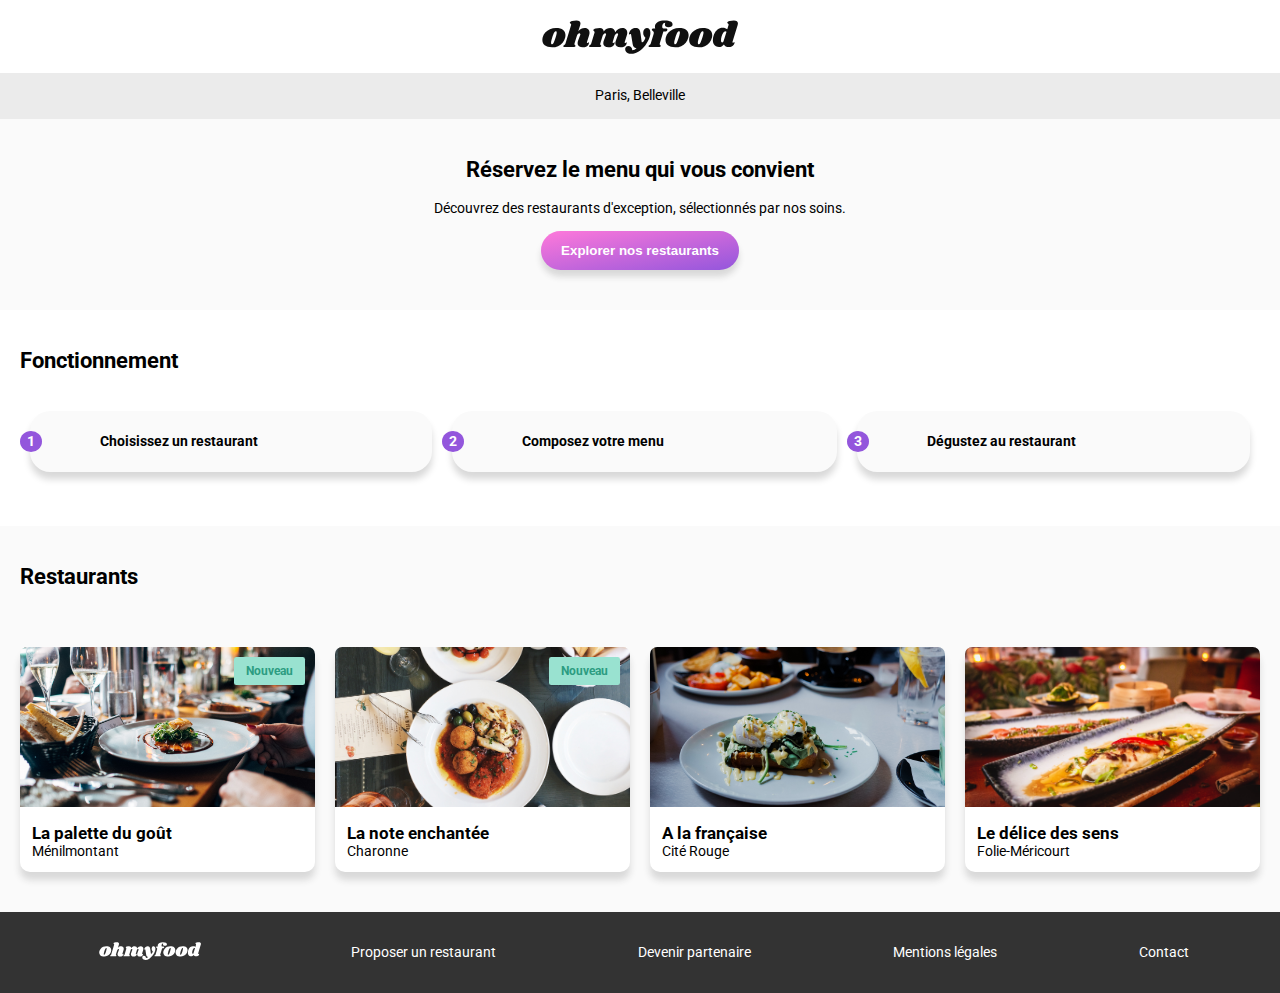
==== commit be4a9985: "Reorganize responsive elements - Fix layout issues - Add heart in menus" ====
--- a/index.html
+++ b/index.html
@@ -24,7 +24,7 @@
         <section class="overview">
             <h2 class="overview__title">Réservez le menu qui vous convient</h2>
             <p class="overview__txt">Découvrez des restaurants d'exception, sélectionnés par nos soins.</p>
-            <button class="overview__button">Explorer nos restaurants</button>
+            <button onclick="window.location.href='#restaurantCards';" class="overview__button">Explorer nos restaurants</button>
         </section>
 
         <section class="function">
@@ -48,7 +48,7 @@
             </ul>
         </section>
 
-        <article class="cards">
+        <article id="restaurantCards" class="cards">
             <h2>Restaurants</h2>
             <figure class="cards__item card">
                 <a href="menu-1.html" class="card__body">
--- a/Assets/css/style.css
+++ b/Assets/css/style.css
@@ -31,7 +31,7 @@
   font-size: 0.9rem;
   font-weight: bold;
   background-color: #fafafa;
-  margin: 20px;
+  margin: 20px 10px;
   padding: 20px;
   padding-left: 0;
   border-radius: 1.4em;
@@ -121,7 +121,7 @@
   right: 0;
   bottom: 0;
   left: 0;
-  top: 0;
+  top: 1px;
   height: 100%;
   width: 100%;
   color: #FF79DA;
@@ -273,10 +273,26 @@
 
 .menu {
   background-color: #fafafa;
+  justify-items: center;
+  grid-template-areas: "menuHeading" "menuAppetizer" "menuMainDish" "menuDessert" "menuCommand";
+}
+@media screen and (min-width: 768px) {
+  .menu {
+    grid-template-areas: "menuHeading menuHeading" "menuAppetizer menuMainDish" "menuDessert menuDessert" "menuCommand menuCommand";
+    grid-template-columns: repeat(2, 1fr);
+  }
+}
+@media screen and (min-width: 992px) {
+  .menu {
+    grid-template-areas: "menuHeading menuHeading menuHeading" "menuAppetizer menuMainDish menuDessert" ". menuCommand .";
+    grid-template-columns: repeat(3, 1fr);
+  }
 }
 .menu__heading {
+  grid-area: menuHeading;
   background-size: cover;
   height: 400px;
+  width: 100%;
   display: flex;
   justify-content: flex-end;
   flex-direction: column;
@@ -303,32 +319,100 @@
   align-items: center;
   font-family: "Shrikhand";
 }
+.menu__heart {
+  cursor: pointer;
+  position: relative;
+  display: inline-block;
+}
+.menu__heart--regular {
+  color: #b3b3b3;
+  opacity: 1;
+  transition: opacity 500ms ease-in-out;
+}
+.menu__heart--solid {
+  position: absolute;
+  right: 0;
+  bottom: 0;
+  left: 0;
+  top: 3px;
+  height: 100%;
+  width: 100%;
+  color: #FF79DA;
+  opacity: 0;
+  transform: scale(0);
+  transition: opacity 400ms ease-in-out, transform 400ms ease-in-out;
+}
+.menu__heart:hover > .menu__heart--solid {
+  opacity: 1;
+  transform: scale(1);
+}
+.menu__heart:hover > .menu__heart--regular {
+  opacity: 0;
+}
 .menu__appetizer, .menu__main-dish, .menu__dessert {
   padding: 0 20px;
+}
+.menu__appetizer h3, .menu__main-dish h3, .menu__dessert h3 {
+  position: relative;
+  padding-bottom: 7px;
+}
+.menu__appetizer h3::after, .menu__main-dish h3::after, .menu__dessert h3::after {
+  content: "";
+  width: 50px;
+  height: 3px;
+  background-color: #99E2D0;
+  position: absolute;
+  bottom: 0;
+  left: 0;
+}
+.menu__appetizer {
+  grid-area: menuAppetizer;
+}
+.menu__main-dish {
+  grid-area: menuMainDish;
+}
+.menu__dessert {
+  grid-area: menuDessert;
+}
+.menu__command {
+  grid-area: menuCommand;
 }
 
 .footer {
   background-color: #333333;
   color: white;
-  padding-bottom: 20px;
+  padding: 20px;
 }
 .footer ul {
   margin: 0;
+  display: flex;
+  flex-direction: column;
+  padding-left: 0;
+}
+@media screen and (min-width: 768px) {
+  .footer ul {
+    flex-direction: row;
+    justify-content: space-around;
+    align-items: center;
+  }
 }
 .footer ul li {
   list-style: none;
   padding: 2px;
+}
+.footer ul li .fas {
+  width: 20px;
 }
 .footer__logo {
   display: inline-block;
   -webkit-mask: url("../images/logo/ohmyfood@2x.svg") no-repeat;
           mask: url("../images/logo/ohmyfood@2x.svg") no-repeat;
-  -webkit-mask-size: 50%;
-          mask-size: 50%;
+  -webkit-mask-size: 100%;
+          mask-size: 100%;
   background-color: white;
-  width: 200px;
-  height: 15px;
-  margin: 20px 0;
+  width: 98px;
+  height: 17px;
+  margin: 10px;
 }
 .footer__contact {
   text-decoration: none;
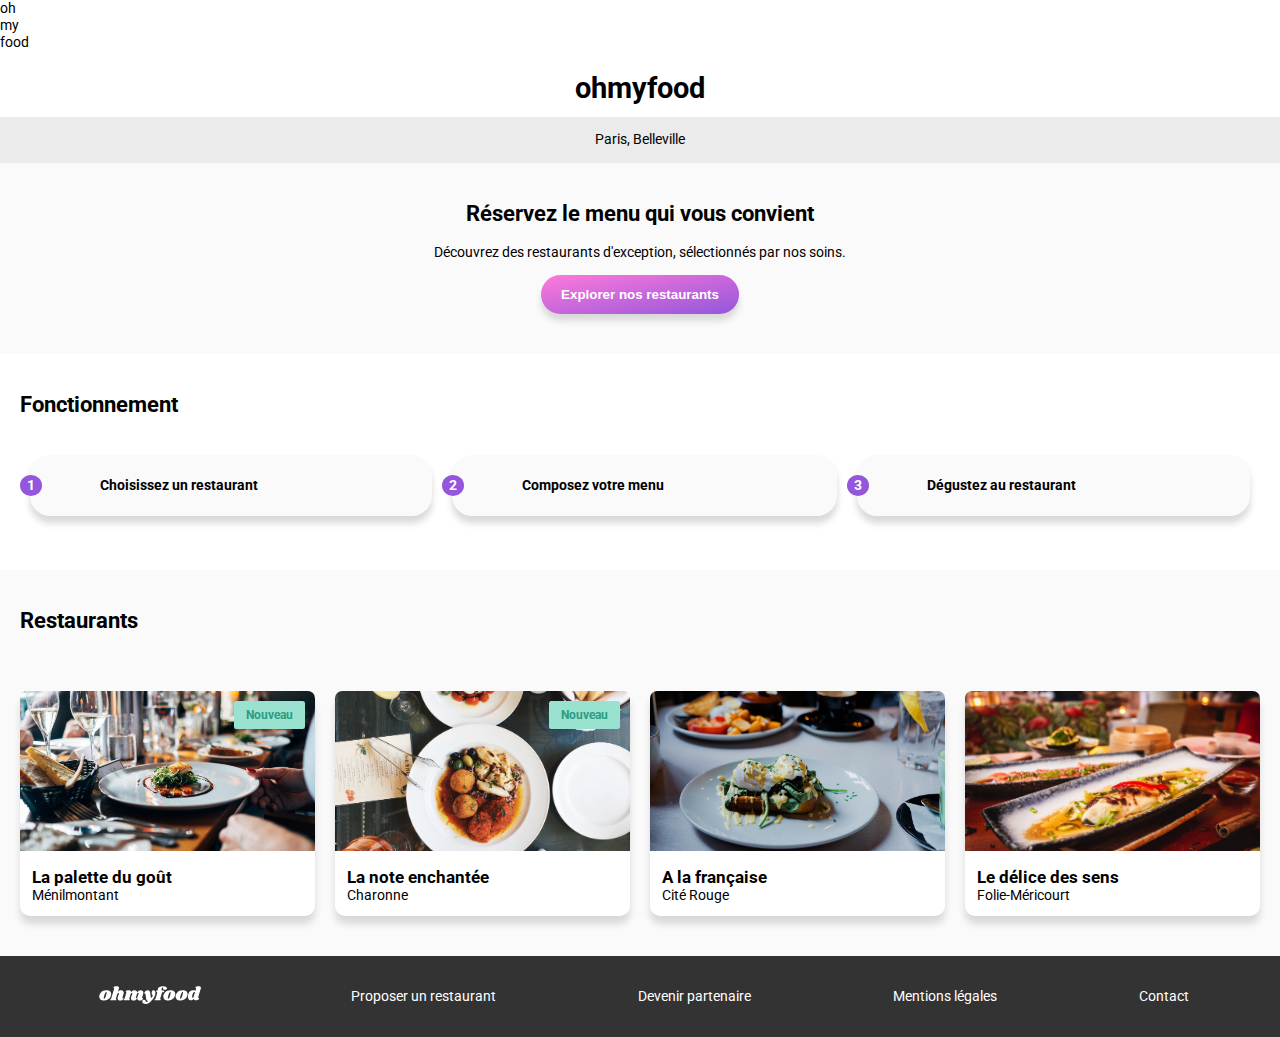
==== commit 08c4cb4f: "Add loading animation (logo + spinner) on index page" ====
--- a/index.html
+++ b/index.html
@@ -10,9 +10,29 @@
 </head>
 <body>
     
+    <!-- LOADER -->
+    <div class="loader">
+        <div class="loader__container">
+            <div class="loader__title loader__title--1">oh</div>
+            <div class="loader__title loader__title--2">my</div>
+            <div class="loader__title loader__title--3">food</div>
+
+            <div class="loader__items">
+                <div class="loader__item loader__item--1"></div>
+                <div class="loader__item loader__item--2"></div>
+                <div class="loader__item loader__item--3"></div>
+            </div>
+        </div>
+        <div class="loader__spinner">
+            <div class="spinner"></div>
+            <div class="spinner"></div>
+            <div class="spinner"></div>
+        </div>
+    </div>
+
     <!-- HEADER -->
     <header class="header">
-        <h1 class="header__title"><img class="header__img" src="Assets/images/logo/ohmyfood@2x.svg" alt="Ohmyfood logo"></h1>
+        <h1 class="header__title">ohmyfood</h1>
     </header>
 
     <!-- MAIN -->
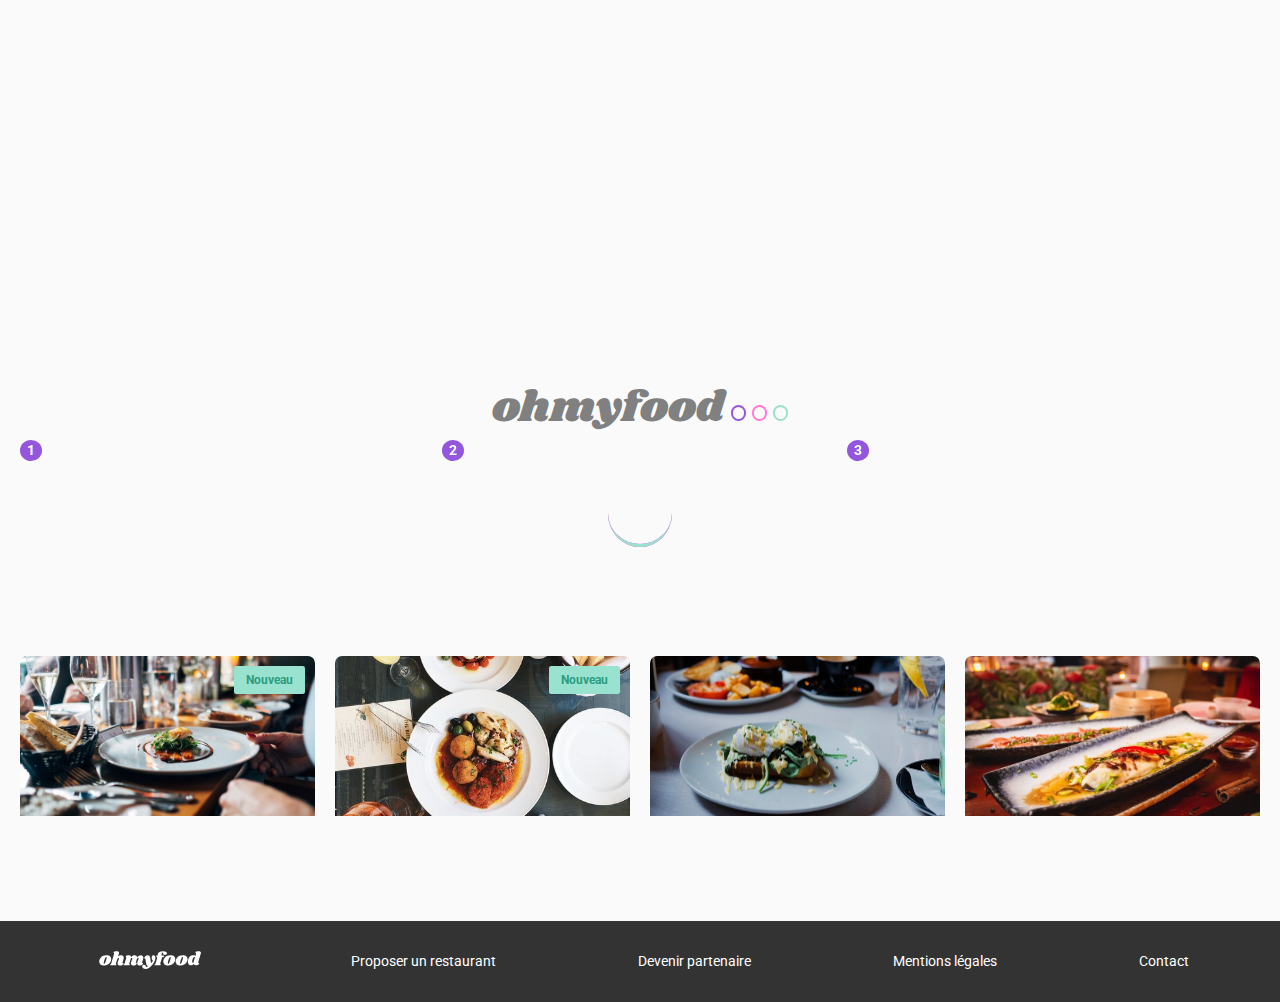
==== commit a40b53a0: "Fix issues with image size - Rearrange directory path" ====
--- a/index.html
+++ b/index.html
@@ -72,7 +72,7 @@
             <h2>Restaurants</h2>
             <figure class="cards__item card">
                 <a href="menu-1.html" class="card__body">
-                    <img class="card__img" src="Assets/images/restaurants/jay-wennington-N_Y88TWmGwA-unsplash.jpg" alt=""></img>
+                    <img class="card__img" src="Assets/images/restaurants/4_small/jay-wennington-N_Y88TWmGwA-unsplash.jpg" alt=""/>
                     <span class="card__badge-new">Nouveau</span>
                 </a>
                 <figcaption class="card__caption">
@@ -86,7 +86,7 @@
             </figure>
             <figure class="cards__item card">
                 <a class="card__body" href="menu-2.html">
-                    <img class="card__img" src="Assets/images/restaurants/stil-u2Lp8tXIcjw-unsplash.jpg" alt=""></img>
+                    <img class="card__img" src="Assets/images/restaurants/4_small/stil-u2Lp8tXIcjw-unsplash.jpg" alt=""/>
                     <span class="card__badge-new">Nouveau</span>
                 </a>
                 <figcaption class="card__caption">
@@ -100,7 +100,7 @@
             </figure>
             <figure class="cards__item card">
                 <a class="card__body" href="menu-3.html">
-                    <img class="card__img" src="Assets/images/restaurants/toa-heftiba-DQKerTsQwi0-unsplash.jpg" alt=""></img>
+                    <img class="card__img" src="Assets/images/restaurants/4_small/toa-heftiba-DQKerTsQwi0-unsplash.jpg" alt=""/>
                 </a>
                 <figcaption class="card__caption">
                     <h3>A la française</h3>
@@ -113,7 +113,7 @@
             </figure>
             <figure class="cards__item card">
                 <a class="card__body" href="menu-4.html">
-                    <img class="card__img" src="Assets/images/restaurants/louis-hansel-shotsoflouis-qNBGVyOCY8Q-unsplash.jpg" alt=""></img>
+                    <img class="card__img" src="Assets/images/restaurants/4_small/louis-hansel-shotsoflouis-qNBGVyOCY8Q-unsplash.jpg" alt=""/>
                 </a>
                 <figcaption class="card__caption">
                     <h3>Le délice des sens</h3>
--- a/Assets/css/style.css
+++ b/Assets/css/style.css
@@ -1,4 +1,4 @@
-@import url("https://fonts.googleapis.com/css2?family=Roboto&family=Shrikhand&display=swap");
+@import url("https://fonts.googleapis.com/css2?family=Roboto:wght@300;400;500;700&family=Shrikhand&display=swap");
 .overview__button, .command__button {
   color: white;
   font-weight: bold;
@@ -20,10 +20,414 @@
   transform: scale(1);
 }
 
+@-webkit-keyframes menu-loader-vertical {
+  0% {
+    transform: translateY(-200px);
+  }
+  70% {
+    opacity: 0;
+  }
+  100% {
+    transform: translateY(0);
+    opacity: 1;
+  }
+}
+
+@keyframes menu-loader-vertical {
+  0% {
+    transform: translateY(-200px);
+  }
+  70% {
+    opacity: 0;
+  }
+  100% {
+    transform: translateY(0);
+    opacity: 1;
+  }
+}
+@-webkit-keyframes menu-loader-horizontal {
+  0% {
+    transform: translateX(-200px);
+  }
+  60% {
+    opacity: 0;
+  }
+  100% {
+    transform: translateX(0);
+    opacity: 1;
+  }
+}
+@keyframes menu-loader-horizontal {
+  0% {
+    transform: translateX(-200px);
+  }
+  60% {
+    opacity: 0;
+  }
+  100% {
+    transform: translateX(0);
+    opacity: 1;
+  }
+}
+@-webkit-keyframes loader-background {
+  from {
+    opacity: 1;
+    z-index: 10;
+  }
+  to {
+    opacity: 0;
+    z-index: -10;
+  }
+}
+@keyframes loader-background {
+  from {
+    opacity: 1;
+    z-index: 10;
+  }
+  to {
+    opacity: 0;
+    z-index: -10;
+  }
+}
+@-webkit-keyframes loader-items {
+  0% {
+    transform: translateY(0);
+  }
+  15% {
+    transform: translateY(0.8em);
+  }
+  30% {
+    transform: translateY(-0.6em);
+  }
+  45% {
+    transform: translateY(0.4em);
+  }
+  60% {
+    transform: translateY(-0.3em);
+  }
+  70% {
+    transform: translateY(0.2em);
+  }
+  80% {
+    transform: translateY(-0.1em);
+  }
+  85% {
+    transform: translateY(0.05em);
+  }
+  90% {
+    transform: translateY(-0.01em);
+  }
+  94% {
+    transform: translateY(0.004em);
+  }
+  98% {
+    transform: translateY(-0.001em);
+  }
+  100% {
+    transform: translateY(0);
+  }
+}
+@keyframes loader-items {
+  0% {
+    transform: translateY(0);
+  }
+  15% {
+    transform: translateY(0.8em);
+  }
+  30% {
+    transform: translateY(-0.6em);
+  }
+  45% {
+    transform: translateY(0.4em);
+  }
+  60% {
+    transform: translateY(-0.3em);
+  }
+  70% {
+    transform: translateY(0.2em);
+  }
+  80% {
+    transform: translateY(-0.1em);
+  }
+  85% {
+    transform: translateY(0.05em);
+  }
+  90% {
+    transform: translateY(-0.01em);
+  }
+  94% {
+    transform: translateY(0.004em);
+  }
+  98% {
+    transform: translateY(-0.001em);
+  }
+  100% {
+    transform: translateY(0);
+  }
+}
+@-webkit-keyframes loader-title {
+  0% {
+    transform: translateY(-800px);
+    opacity: 0;
+  }
+  40% {
+    transform: translateY(20px);
+    opacity: 1;
+  }
+  55% {
+    transform: translateY(-10px);
+  }
+  70% {
+    transform: translateY(5px);
+  }
+  80% {
+    transform: translateY(-5px);
+  }
+  90% {
+    transform: translateY(2px);
+  }
+  100% {
+    transform: translateY(0);
+  }
+}
+@keyframes loader-title {
+  0% {
+    transform: translateY(-800px);
+    opacity: 0;
+  }
+  40% {
+    transform: translateY(20px);
+    opacity: 1;
+  }
+  55% {
+    transform: translateY(-10px);
+  }
+  70% {
+    transform: translateY(5px);
+  }
+  80% {
+    transform: translateY(-5px);
+  }
+  90% {
+    transform: translateY(2px);
+  }
+  100% {
+    transform: translateY(0);
+  }
+}
+@-webkit-keyframes loader-spinner {
+  0% {
+    transform: rotate(0deg);
+  }
+  100% {
+    transform: rotate(360deg);
+  }
+}
+@keyframes loader-spinner {
+  0% {
+    transform: rotate(0deg);
+  }
+  100% {
+    transform: rotate(360deg);
+  }
+}
+@-webkit-keyframes spinner-branch-1 {
+  from {
+    transform: rotateX(35deg) rotateY(-45deg) rotateZ(0);
+  }
+  to {
+    transform: rotateX(35deg) rotateY(-45deg) rotateZ(1turn);
+  }
+}
+@keyframes spinner-branch-1 {
+  from {
+    transform: rotateX(35deg) rotateY(-45deg) rotateZ(0);
+  }
+  to {
+    transform: rotateX(35deg) rotateY(-45deg) rotateZ(1turn);
+  }
+}
+@-webkit-keyframes spinner-branch-2 {
+  from {
+    transform: rotateX(50deg) rotateY(10deg) rotateZ(0);
+  }
+  to {
+    transform: rotateX(50deg) rotateY(10deg) rotateZ(1turn);
+  }
+}
+@keyframes spinner-branch-2 {
+  from {
+    transform: rotateX(50deg) rotateY(10deg) rotateZ(0);
+  }
+  to {
+    transform: rotateX(50deg) rotateY(10deg) rotateZ(1turn);
+  }
+}
+@-webkit-keyframes spinner-branch-3 {
+  from {
+    transform: rotateX(35deg) rotateY(55deg) rotateZ(0);
+  }
+  to {
+    transform: rotateX(35deg) rotateY(55deg) rotateZ(1turn);
+  }
+}
+@keyframes spinner-branch-3 {
+  from {
+    transform: rotateX(35deg) rotateY(55deg) rotateZ(0);
+  }
+  to {
+    transform: rotateX(35deg) rotateY(55deg) rotateZ(1turn);
+  }
+}
 body {
   margin: 0;
   font-family: "Roboto";
   font-size: 0.9rem;
+}
+
+.loader {
+  position: fixed;
+  height: 100%;
+  width: 100%;
+  left: 0;
+  top: 0;
+  display: flex;
+  flex-direction: column;
+  align-items: center;
+  justify-content: center;
+  -webkit-animation: loader-background 500ms 5000ms both;
+          animation: loader-background 500ms 5000ms both;
+  background-color: #fafafa;
+  /* .spinner {
+      border: .3em solid transparent;
+      border-top: .3em solid;
+      border-right: .3em solid;
+      border-radius: 100%;
+      animation: loader-spinner linear infinite;
+      display: flex;
+      justify-content: center;
+
+      &__ext {
+          animation-duration: 3s;
+          border-top-color: $color-primary;
+          border-right-color: $color-primary;
+          height: 3em;
+          width: 3em;
+      }
+
+      &__mid {
+          animation-duration: 5s;
+          border-top-color: $color-secondary;
+          border-right-color: $color-secondary;
+          height: 2.4em;
+          width: 2.4em;
+      }
+
+      &__int {
+          animation-duration: 5s;
+          border-top-color: $color-tertiary;
+          border-right-color: $color-tertiary;
+          height: 1.8em;
+          width: 1.8em;
+      }
+  } */
+}
+.loader__container {
+  display: flex;
+  justify-content: center;
+  align-items: center;
+  margin: 20px;
+}
+.loader__title {
+  font-size: 3em;
+  -webkit-animation: loader-title 2000ms ease-in-out both;
+          animation: loader-title 2000ms ease-in-out both;
+  font-family: "Shrikhand";
+  color: gray;
+  /* &--1 {
+     color: $color-primary;
+  } */
+}
+.loader__title--2 {
+  -webkit-animation-delay: 250ms;
+          animation-delay: 250ms;
+}
+.loader__title--3 {
+  -webkit-animation-delay: 500ms;
+          animation-delay: 500ms;
+}
+.loader__items {
+  display: flex;
+  justify-content: space-between;
+  width: 4em;
+  padding-left: 7px;
+  margin-top: 10px;
+}
+.loader__item {
+  height: 0.8em;
+  width: 0.8em;
+  border-radius: 0.8em;
+  -webkit-animation: loader-items 2500ms 1250ms linear both;
+          animation: loader-items 2500ms 1250ms linear both;
+  border-style: solid;
+  border-width: 2px;
+}
+.loader__item--1 {
+  border-color: #9356DC;
+}
+.loader__item--2 {
+  border-color: #FF79DA;
+  -webkit-animation-delay: 1500ms;
+          animation-delay: 1500ms;
+}
+.loader__item--3 {
+  border-color: #99E2D0;
+  -webkit-animation-delay: 1750ms;
+          animation-delay: 1750ms;
+}
+.loader__spinner {
+  position: relative;
+  width: 4rem;
+  height: 4rem;
+  transform-style: preserve-3d;
+  perspective: 800px;
+  margin-top: 20px;
+}
+.loader__spinner .spinner {
+  position: absolute;
+  content: "";
+  top: 0;
+  left: 0;
+  width: 100%;
+  height: 100%;
+  border-radius: 50%;
+}
+.loader__spinner .spinner:nth-child(1) {
+  -webkit-animation: spinner-branch-1 1.15s linear infinite;
+          animation: spinner-branch-1 1.15s linear infinite;
+}
+.loader__spinner .spinner:nth-child(2) {
+  -webkit-animation: spinner-branch-2 1.15s linear infinite;
+          animation: spinner-branch-2 1.15s linear infinite;
+}
+.loader__spinner .spinner:nth-child(3) {
+  -webkit-animation: spinner-branch-3 1.15s linear infinite;
+          animation: spinner-branch-3 1.15s linear infinite;
+}
+.loader__spinner .spinner:nth-child(1) {
+  -webkit-animation-delay: -0.8s;
+          animation-delay: -0.8s;
+  border-bottom: 3px solid #9356DC;
+}
+.loader__spinner .spinner:nth-child(2) {
+  -webkit-animation-delay: -0.4s;
+          animation-delay: -0.4s;
+  border-bottom: 3px solid #FF79DA;
+}
+.loader__spinner .spinner:nth-child(3) {
+  -webkit-animation-delay: 0s;
+          animation-delay: 0s;
+  border-bottom: 3px solid #99E2D0;
 }
 
 .function-item {
@@ -106,10 +510,10 @@
 }
 .card__heart {
   grid-area: captionFav;
+  width: 20px;
+  font-size: 1.4em;
   cursor: pointer;
   position: relative;
-  width: 20px;
-  font-size: 1.4em;
 }
 .card__heart--regular {
   color: #b3b3b3;
@@ -124,7 +528,10 @@
   top: 1px;
   height: 100%;
   width: 100%;
-  color: #FF79DA;
+  background: linear-gradient(to bottom right, #FF79DA, #9356DC);
+  background-clip: text;
+  -webkit-background-clip: text;
+  -webkit-text-fill-color: transparent;
   opacity: 0;
   transform: scale(0);
   transition: opacity 400ms ease-in-out, transform 400ms ease-in-out;
@@ -220,10 +627,10 @@
   box-shadow: 0 0.5em 0.5em 0 #d9d9d9;
 }
 .header__title {
+  font-family: "Shrikhand";
   grid-area: headerLogo;
   margin: 0;
-  padding-top: 20px;
-  padding-bottom: 12px;
+  padding: 20px;
 }
 .header a {
   color: black;
@@ -298,16 +705,16 @@
   flex-direction: column;
 }
 .menu__heading--menu1 {
-  background-image: url("../images/restaurants/jay-wennington-N_Y88TWmGwA-unsplash.jpg");
+  background-image: url("../images/restaurants/3_medium/jay-wennington-N_Y88TWmGwA-unsplash.jpg");
 }
 .menu__heading--menu2 {
-  background-image: url("../images/restaurants/stil-u2Lp8tXIcjw-unsplash.jpg");
+  background-image: url("../images/restaurants/3_medium/stil-u2Lp8tXIcjw-unsplash.jpg");
 }
 .menu__heading--menu3 {
-  background-image: url("../images/restaurants/toa-heftiba-DQKerTsQwi0-unsplash.jpg");
+  background-image: url("../images/restaurants/3_medium/toa-heftiba-DQKerTsQwi0-unsplash.jpg");
 }
 .menu__heading--menu4 {
-  background-image: url("../images/restaurants/louis-hansel-shotsoflouis-qNBGVyOCY8Q-unsplash.jpg");
+  background-image: url("../images/restaurants/3_medium/louis-hansel-shotsoflouis-qNBGVyOCY8Q-unsplash.jpg");
 }
 .menu__title {
   background-color: #fafafa;
@@ -320,9 +727,9 @@
   font-family: "Shrikhand";
 }
 .menu__heart {
+  display: inline-block;
   cursor: pointer;
   position: relative;
-  display: inline-block;
 }
 .menu__heart--regular {
   color: #b3b3b3;
@@ -337,7 +744,10 @@
   top: 3px;
   height: 100%;
   width: 100%;
-  color: #FF79DA;
+  background: linear-gradient(to bottom right, #FF79DA, #9356DC);
+  background-clip: text;
+  -webkit-background-clip: text;
+  -webkit-text-fill-color: transparent;
   opacity: 0;
   transform: scale(0);
   transition: opacity 400ms ease-in-out, transform 400ms ease-in-out;
@@ -351,6 +761,16 @@
 }
 .menu__appetizer, .menu__main-dish, .menu__dessert {
   padding: 0 20px;
+  transform-origin: top;
+  -webkit-animation: menu-loader-horizontal 1500ms ease-in-out forwards;
+          animation: menu-loader-horizontal 1500ms ease-in-out forwards;
+  opacity: 0;
+}
+@media screen and (min-width: 768px) {
+  .menu__appetizer, .menu__main-dish, .menu__dessert {
+    -webkit-animation-name: menu-loader-vertical;
+            animation-name: menu-loader-vertical;
+  }
 }
 .menu__appetizer h3, .menu__main-dish h3, .menu__dessert h3 {
   position: relative;
@@ -365,14 +785,80 @@
   bottom: 0;
   left: 0;
 }
+.menu__appetizer article, .menu__main-dish article, .menu__dessert article {
+  transform-origin: top;
+  -webkit-animation: menu-loader-vertical 1500ms ease-in-out forwards;
+          animation: menu-loader-vertical 1500ms ease-in-out forwards;
+  opacity: 0;
+}
+@media screen and (min-width: 768px) {
+  .menu__appetizer article, .menu__main-dish article, .menu__dessert article {
+    -webkit-animation-name: menu-loader-horizontal;
+            animation-name: menu-loader-horizontal;
+  }
+}
 .menu__appetizer {
   grid-area: menuAppetizer;
+  -webkit-animation-delay: 250ms;
+          animation-delay: 250ms;
+}
+.menu__appetizer article:nth-of-type(1) {
+  -webkit-animation-delay: 500ms;
+          animation-delay: 500ms;
+}
+.menu__appetizer article:nth-of-type(2) {
+  -webkit-animation-delay: 750ms;
+          animation-delay: 750ms;
+}
+.menu__appetizer article:nth-of-type(3) {
+  -webkit-animation-delay: 1000ms;
+          animation-delay: 1000ms;
+}
+.menu__appetizer article:nth-of-type(4) {
+  -webkit-animation-delay: 1250ms;
+          animation-delay: 1250ms;
 }
 .menu__main-dish {
   grid-area: menuMainDish;
+  -webkit-animation-delay: 1500ms;
+          animation-delay: 1500ms;
+}
+.menu__main-dish article:nth-of-type(1) {
+  -webkit-animation-delay: 1750ms;
+          animation-delay: 1750ms;
+}
+.menu__main-dish article:nth-of-type(2) {
+  -webkit-animation-delay: 2000ms;
+          animation-delay: 2000ms;
+}
+.menu__main-dish article:nth-of-type(3) {
+  -webkit-animation-delay: 2250ms;
+          animation-delay: 2250ms;
+}
+.menu__main-dish article:nth-of-type(4) {
+  -webkit-animation-delay: 2500ms;
+          animation-delay: 2500ms;
 }
 .menu__dessert {
   grid-area: menuDessert;
+  -webkit-animation-delay: 2750ms;
+          animation-delay: 2750ms;
+}
+.menu__dessert article:nth-of-type(1) {
+  -webkit-animation-delay: 3000ms;
+          animation-delay: 3000ms;
+}
+.menu__dessert article:nth-of-type(2) {
+  -webkit-animation-delay: 3250ms;
+          animation-delay: 3250ms;
+}
+.menu__dessert article:nth-of-type(3) {
+  -webkit-animation-delay: 3500ms;
+          animation-delay: 3500ms;
+}
+.menu__dessert article:nth-of-type(4) {
+  -webkit-animation-delay: 3750ms;
+          animation-delay: 3750ms;
 }
 .menu__command {
   grid-area: menuCommand;
@@ -405,10 +891,12 @@
 }
 .footer__logo {
   display: inline-block;
-  -webkit-mask: url("../images/logo/ohmyfood@2x.svg") no-repeat;
-          mask: url("../images/logo/ohmyfood@2x.svg") no-repeat;
+  -webkit-mask-image: url("../images/logo/ohmyfood@2x.svg");
+          mask-image: url("../images/logo/ohmyfood@2x.svg");
   -webkit-mask-size: 100%;
           mask-size: 100%;
+  -webkit-mask-repeat: no-repeat;
+          mask-repeat: no-repeat;
   background-color: white;
   width: 98px;
   height: 17px;
